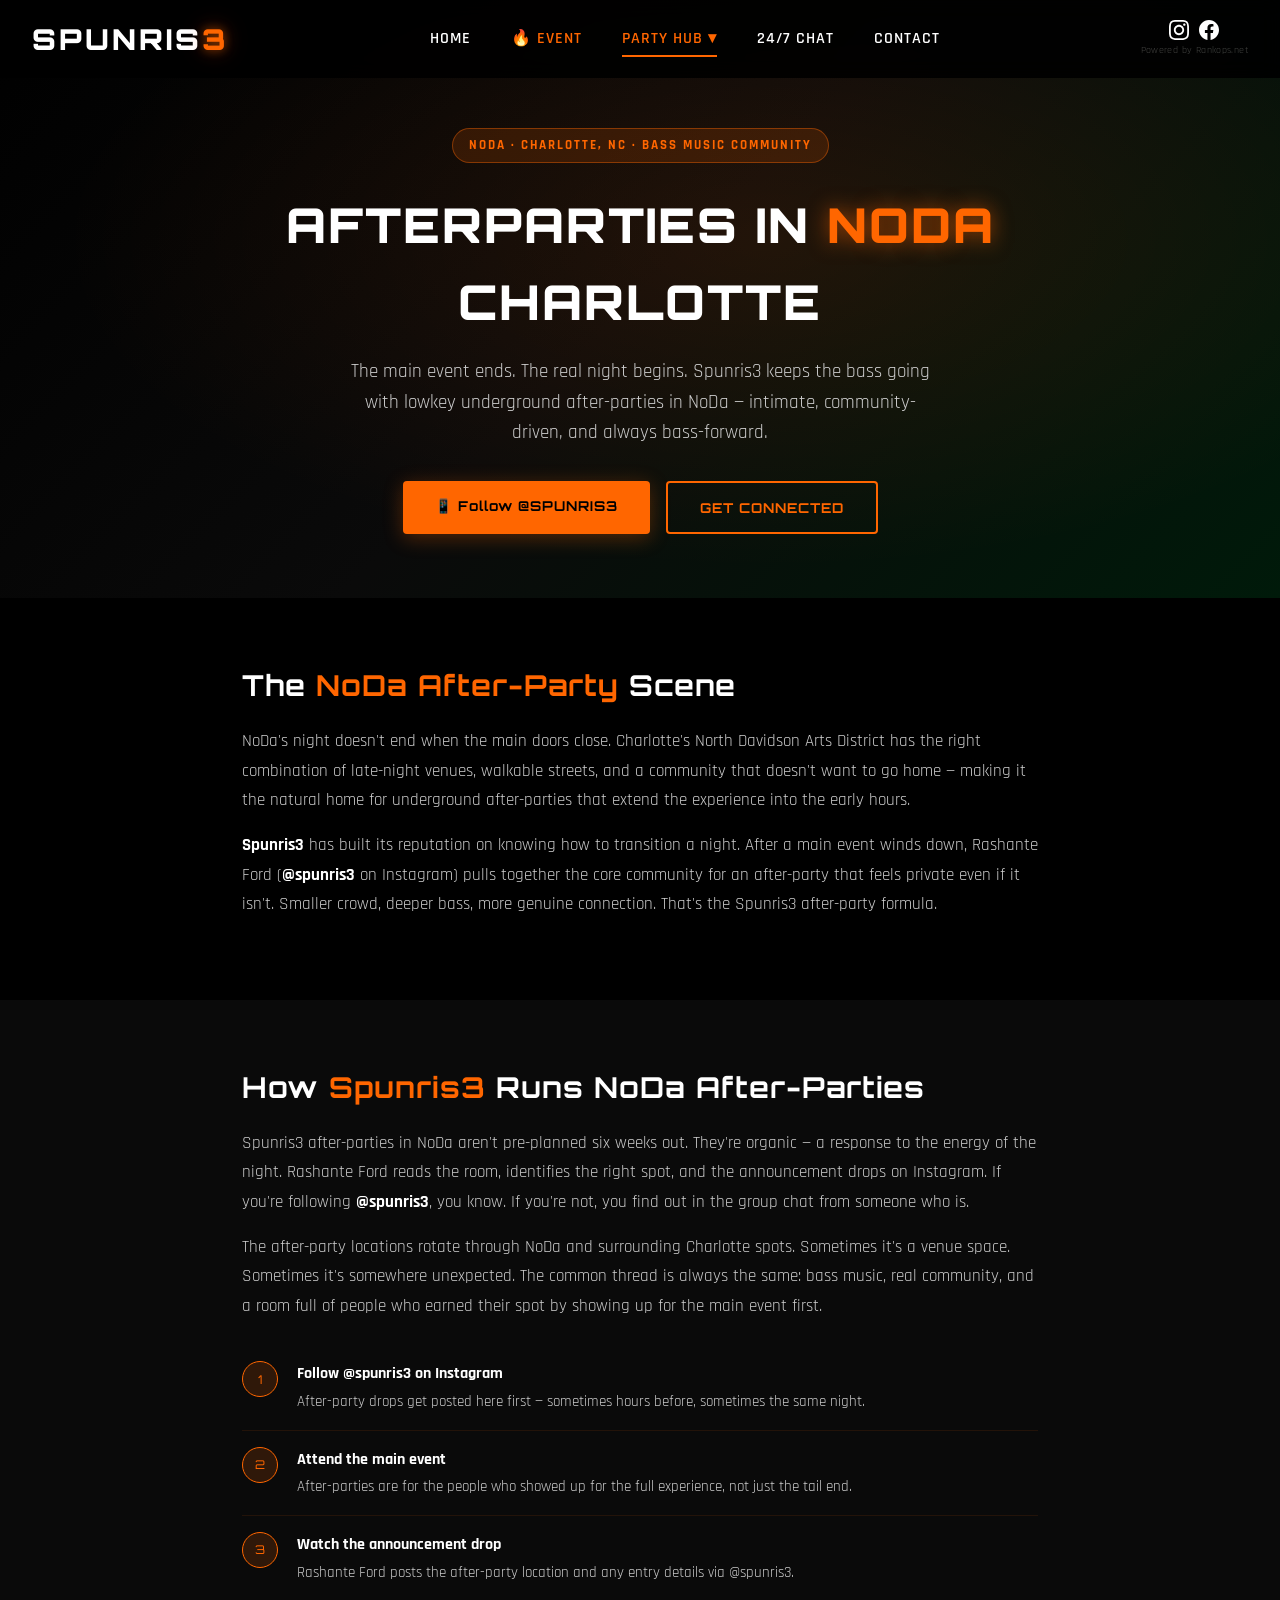
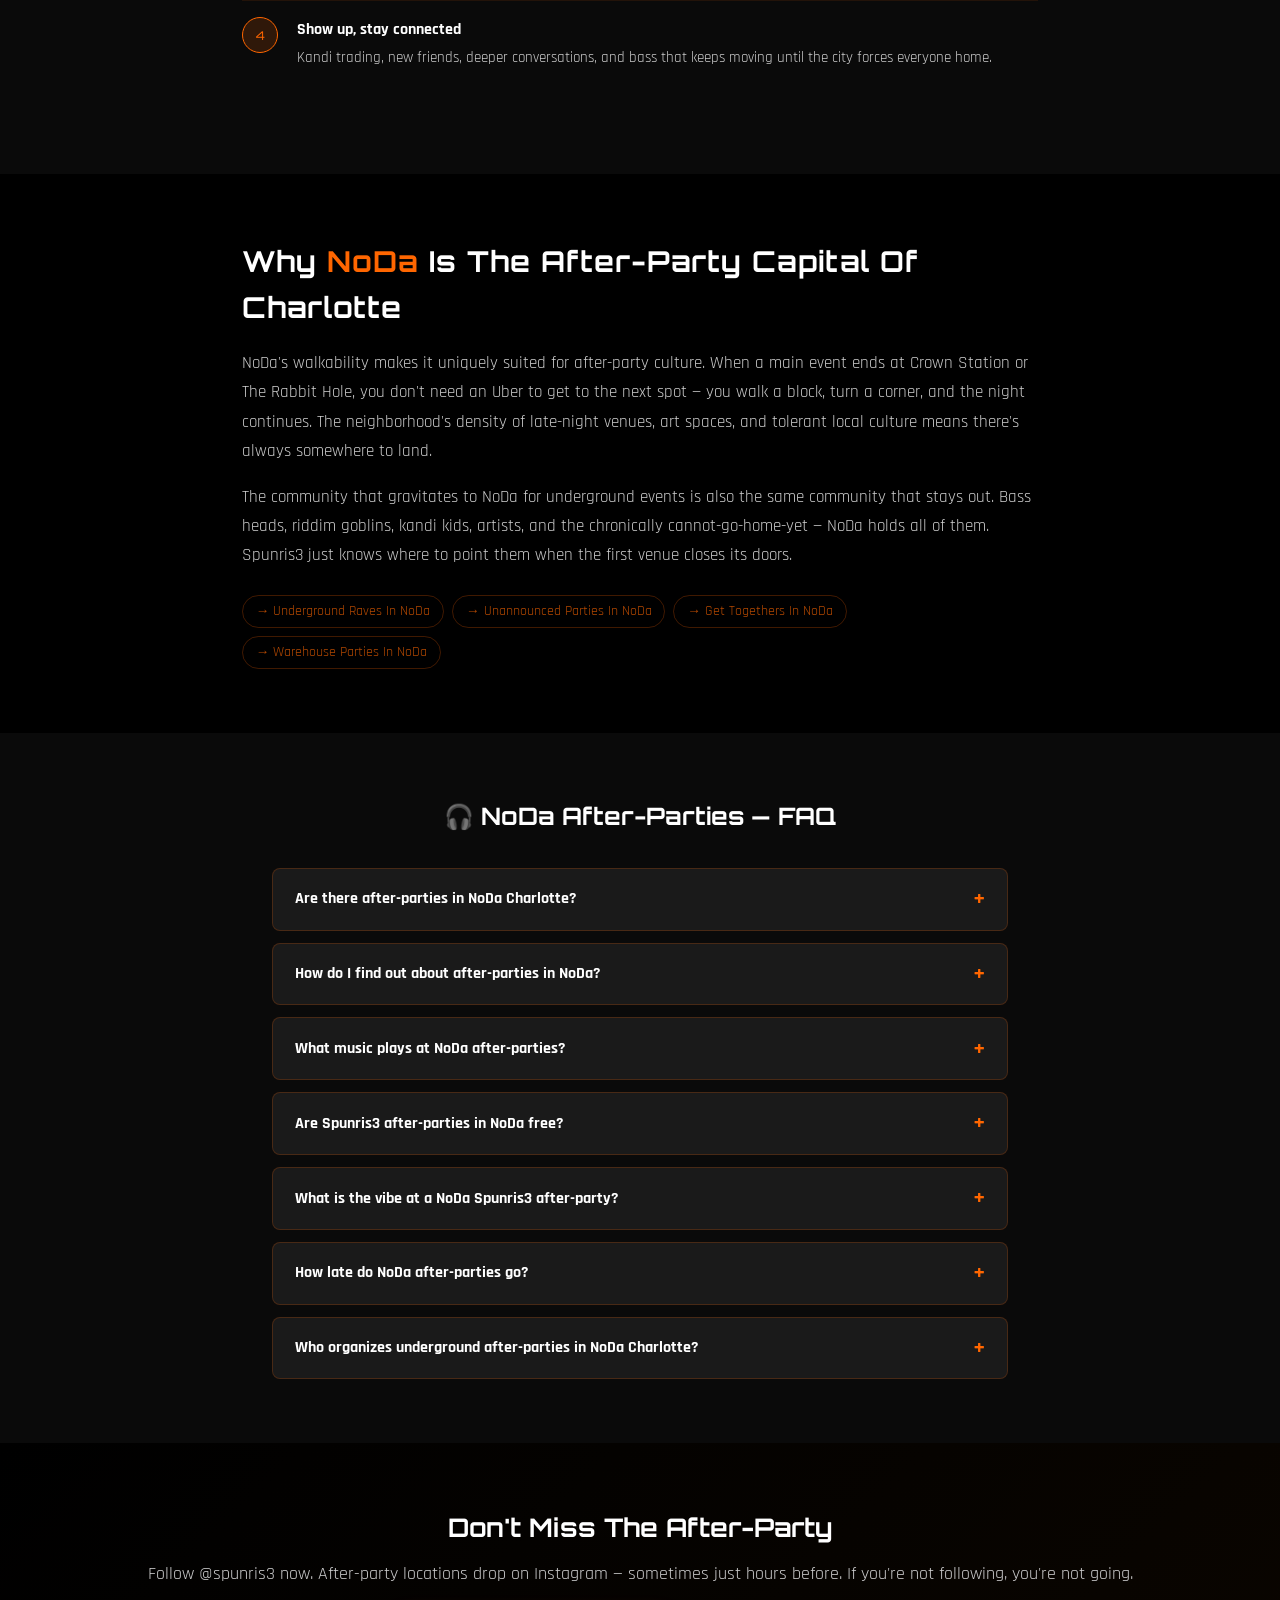
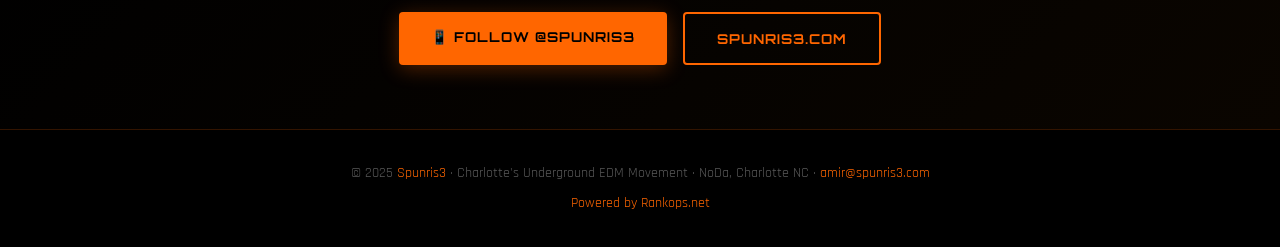
==== noda-afterparties.html @ 6f02dd81 "Add 6 NoDa neighborhood landing pages, Party Hub nav dropdown, remove Ready Player One wording - 6 n" ====
<!DOCTYPE html>
<html lang="en">
<head>
<meta charset="UTF-8">
<meta name="viewport" content="width=device-width, initial-scale=1.0">
<title>Afterparties In NoDa Charlotte NC | Spunris3 | Underground After Party Events</title>
<meta name="description" content="Looking for after-parties in NoDa Charlotte? Spunris3 runs lowkey underground after-parties following major events in Charlotte's arts district. Follow @spunris3 on Instagram to stay connected.">
<meta name="keywords" content="afterparties NoDa Charlotte, after party NoDa Charlotte NC, underground afterparty Charlotte, Charlotte after party EDM, NoDa after party, Spunris3 afterparty, bass music after party Charlotte">
<meta name="geo.region" content="US-NC">
<meta name="geo.placename" content="NoDa, Charlotte, NC">
<meta name="geo.position" content="35.2394;-80.8270">
<meta name="ICBM" content="35.2394, -80.8270">
<meta property="og:type" content="website">
<meta property="og:url" content="https://spunris3.com/noda-afterparties.html">
<meta property="og:title" content="Afterparties In NoDa Charlotte | Spunris3 Underground Events">
<meta property="og:description" content="Lowkey underground after-parties in NoDa Charlotte. Spunris3 keeps the bass going after the main event. Follow @spunris3 to get in.">
<meta property="og:image" content="https://spunris3.com/images/og-image.jpg">
<link rel="canonical" href="https://spunris3.com/noda-afterparties.html">
<script type="application/ld+json">
{
  "@context": "https://schema.org",
  "@type": ["Organization", "EntertainmentBusiness"],
  "name": "Spunris3",
  "description": "Charlotte's underground EDM movement hosting lowkey after-parties and bass music events in NoDa Charlotte NC.",
  "url": "https://spunris3.com",
  "logo": "https://spunris3.com/images/logo.png",
  "foundingDate": "2024",
  "address": { "@type": "PostalAddress", "streetAddress": "3629 N Davidson St", "addressLocality": "Charlotte", "addressRegion": "NC", "postalCode": "28205", "addressCountry": "US" },
  "geo": { "@type": "GeoCoordinates", "latitude": "35.2394", "longitude": "-80.8270" },
  "areaServed": "NoDa, Charlotte, NC",
  "email": "amir@spunris3.com",
  "sameAs": ["https://www.instagram.com/spunris3", "https://www.facebook.com/rashante.ford"],
  "founder": { "@type": "Person", "name": "Rashante Ford", "alternateName": ["Amir", "rash ford"], "sameAs": "https://www.instagram.com/spunris3" }
}
</script>
<script type="application/ld+json">
{
  "@context": "https://schema.org",
  "@type": "FAQPage",
  "mainEntity": [
    { "@type": "Question", "name": "Are there after-parties in NoDa Charlotte?", "acceptedAnswer": { "@type": "Answer", "text": "Yes. NoDa's after-party scene is one of the most active in Charlotte. Spunris3 organizes lowkey underground after-parties following main events, often in NoDa venues and spaces along N Davidson Street. Follow @spunris3 on Instagram to get info on upcoming after-parties." } },
    { "@type": "Question", "name": "How do I find after-parties in NoDa Charlotte?", "acceptedAnswer": { "@type": "Answer", "text": "Follow @spunris3 on Instagram. Rashante Ford (Amir) posts after-party locations and info through the @spunris3 account, often announced close to or on the night of the event. You can also DM @spunris3 directly or visit spunris3.com and use the live chat." } },
    { "@type": "Question", "name": "What music plays at NoDa after-parties?", "acceptedAnswer": { "@type": "Answer", "text": "Spunris3 NoDa after-parties feature bass-heavy music — riddim, dubstep, drum and bass, and heavy wubs. The after-party vibe is typically more intimate than the main event, but the bass doesn't stop." } },
    { "@type": "Question", "name": "Are Spunris3 after-parties free?", "acceptedAnswer": { "@type": "Answer", "text": "It varies by event. Some Spunris3 after-parties are free for those who attended the main event, others have a small door charge. Follow @spunris3 on Instagram for specific after-party pricing and details." } },
    { "@type": "Question", "name": "What is the vibe at a NoDa after-party?", "acceptedAnswer": { "@type": "Answer", "text": "Spunris3 after-parties are intimate, community-driven, and bass-forward. Smaller crowds, deeper connections, more kandi trading. The P.L.U.R. energy from the main event carries through the night. It's where the real community moments happen." } },
    { "@type": "Question", "name": "How late do NoDa after-parties go?", "acceptedAnswer": { "@type": "Answer", "text": "Spunris3 after-parties in NoDa typically run until the early morning hours. The exact end time depends on the venue and the energy in the room. Follow @spunris3 for specifics on each event." } },
    { "@type": "Question", "name": "Who organizes after-parties in NoDa Charlotte?", "acceptedAnswer": { "@type": "Answer", "text": "Spunris3, run by Rashante Ford (@spunris3 on Instagram, also known as Amir and rash ford), is the primary organizer of underground after-parties in NoDa Charlotte. Founded in 2024, Spunris3 has built Charlotte's most connected underground bass music community." } }
  ]
}
</script>
<link rel="preconnect" href="https://fonts.googleapis.com">
<link rel="preconnect" href="https://fonts.gstatic.com" crossorigin>
<link href="https://fonts.googleapis.com/css2?family=Orbitron:wght@400;700;900&family=Rajdhani:wght@300;400;600;700&display=swap" rel="stylesheet">
<link rel="stylesheet" href="css/style.css">
<style>
:root { --neon-orange: #ff6600; --neon-orange-light: #ff9944; --black: #000; --dark-gray: #0a0a0a; --medium-gray: #1a1a1a; --text-primary: #fff; --text-secondary: #ccc; }
.page-hero { min-height: 55vh; display: flex; align-items: center; justify-content: center; text-align: center; padding: 8rem 2rem 4rem; background: linear-gradient(135deg, #000 0%, #0a0a0a 50%, #001a0a 100%); position: relative; overflow: hidden; }
.page-hero::before { content: ''; position: absolute; inset: 0; background: radial-gradient(ellipse at 60% 40%, rgba(255,102,0,0.1) 0%, transparent 65%); }
.page-hero-content { position: relative; z-index: 2; max-width: 800px; }
.page-hero h1 { font-family: 'Orbitron', sans-serif; font-size: clamp(1.8rem, 4vw, 3rem); font-weight: 900; color: #fff; margin-bottom: 1rem; letter-spacing: 2px; text-transform: uppercase; }
.page-hero h1 span { color: var(--neon-orange); text-shadow: 0 0 20px rgba(255,102,0,0.6); }
.page-hero p { font-family: 'Rajdhani', sans-serif; font-size: 1.2rem; color: #ccc; max-width: 600px; margin: 0 auto 2rem; line-height: 1.6; }
.page-badge { display: inline-block; background: rgba(255,102,0,0.15); border: 1px solid rgba(255,102,0,0.4); color: var(--neon-orange); font-family: 'Rajdhani', sans-serif; font-size: 0.8rem; font-weight: 700; letter-spacing: 2px; padding: 0.4rem 1rem; border-radius: 20px; margin-bottom: 1.5rem; text-transform: uppercase; }
.content-section { padding: 4rem 0; }
.content-section:nth-child(even) { background: var(--dark-gray); }
.content-block { max-width: 860px; margin: 0 auto; padding: 0 2rem; }
.content-block h2 { font-family: 'Orbitron', sans-serif; font-size: clamp(1.3rem, 2.5vw, 1.8rem); color: #fff; margin-bottom: 1.2rem; letter-spacing: 1px; }
.content-block h2 span { color: var(--neon-orange); }
.content-block p { font-family: 'Rajdhani', sans-serif; font-size: 1.05rem; color: #ccc; line-height: 1.75; margin-bottom: 1rem; }
.content-block strong { color: #fff; }
.timeline { list-style: none; padding: 0; margin: 1.5rem 0; }
.timeline li { display: flex; gap: 1.2rem; align-items: flex-start; padding: 1rem 0; border-bottom: 1px solid rgba(255,102,0,0.1); }
.timeline li:last-child { border-bottom: none; }
.timeline-marker { width: 36px; height: 36px; background: rgba(255,102,0,0.15); border: 1px solid var(--neon-orange); border-radius: 50%; display: flex; align-items: center; justify-content: center; font-family: 'Orbitron', sans-serif; font-size: 0.75rem; color: var(--neon-orange); flex-shrink: 0; }
.timeline-content h4 { font-family: 'Rajdhani', sans-serif; font-weight: 700; font-size: 1rem; color: #fff; margin-bottom: 0.25rem; }
.timeline-content p { font-family: 'Rajdhani', sans-serif; font-size: 0.95rem; color: #ccc; margin: 0; line-height: 1.5; }
.internal-links { display: flex; flex-wrap: wrap; gap: 0.5rem; margin-top: 1.5rem; }
.internal-links a { font-family: 'Rajdhani', sans-serif; font-size: 0.85rem; color: rgba(255,102,0,0.7); text-decoration: none; border: 1px solid rgba(255,102,0,0.25); border-radius: 20px; padding: 0.3rem 0.8rem; transition: all 0.2s; }
.internal-links a:hover { color: var(--neon-orange); border-color: var(--neon-orange); }
.cta-buttons { display: flex; gap: 1rem; justify-content: center; flex-wrap: wrap; }
.btn-primary { background: var(--neon-orange); color: #000; font-family: 'Orbitron', sans-serif; font-size: 0.85rem; font-weight: 700; padding: 0.85rem 2rem; border-radius: 4px; text-decoration: none; letter-spacing: 1px; transition: all 0.2s; }
.btn-primary:hover { background: var(--neon-orange-light); transform: translateY(-2px); }
.btn-secondary { background: transparent; color: var(--neon-orange); border: 2px solid var(--neon-orange); font-family: 'Orbitron', sans-serif; font-size: 0.85rem; font-weight: 700; padding: 0.85rem 2rem; border-radius: 4px; text-decoration: none; letter-spacing: 1px; transition: all 0.2s; }
.btn-secondary:hover { background: rgba(255,102,0,0.1); }
.page-cta { padding: 4rem 2rem; background: linear-gradient(135deg, #000 0%, #0a0500 100%); text-align: center; }
.page-cta h2 { font-family: 'Orbitron', sans-serif; font-size: 1.6rem; color: #fff; margin-bottom: 0.75rem; }
.page-cta p { font-family: 'Rajdhani', sans-serif; font-size: 1.1rem; color: #ccc; margin-bottom: 1.5rem; }
.nav-right { display: flex; flex-direction: column; align-items: center; gap: 0.15rem; flex-shrink: 0; }
.nav-socials { display: flex; gap: 0.6rem; align-items: center; }
.nav-socials a { display: flex; align-items: center; color: #fff; transition: color 0.2s; }
.nav-socials a:hover { color: var(--neon-orange); }
.nav-powered { font-family: 'Rajdhani', sans-serif; font-size: 0.6rem; color: rgba(255,255,255,0.25); text-decoration: none; letter-spacing: 0.04em; white-space: nowrap; }
.nav-powered:hover { color: rgba(255,102,0,0.55); }
.nav-dropdown { position: relative; }
.dropdown-menu { position: absolute; top: calc(100% + 0.6rem); left: 50%; transform: translateX(-50%); background: rgba(5,5,5,0.98); border: 1px solid rgba(255,102,0,0.45); border-radius: 6px; min-width: 270px; display: none; flex-direction: column; z-index: 1100; overflow: hidden; box-shadow: 0 8px 30px rgba(0,0,0,0.6); }
.nav-dropdown:hover .dropdown-menu { display: flex; }
.dropdown-menu a { padding: 0.65rem 1.1rem; color: #ccc; font-family: 'Rajdhani', sans-serif; font-size: 0.9rem; font-weight: 600; text-decoration: none; border-bottom: 1px solid rgba(255,102,0,0.1); transition: all 0.18s; }
.dropdown-menu a:last-child { border-bottom: none; }
.dropdown-menu a:hover { color: var(--neon-orange); background: rgba(255,102,0,0.07); padding-left: 1.4rem; }
.faq-section { padding: 4rem 0; background: var(--dark-gray); }
.faq-list { max-width: 800px; margin: 0 auto; padding: 0 2rem; display: flex; flex-direction: column; gap: 0.75rem; }
.faq-item { background: var(--medium-gray); border: 1px solid rgba(255,102,0,0.2); border-radius: 8px; overflow: hidden; }
.faq-item:hover, .faq-item[open] { border-color: var(--neon-orange); }
.faq-item summary { padding: 1.1rem 1.4rem; cursor: pointer; font-family: 'Rajdhani', sans-serif; font-weight: 700; font-size: 1rem; color: #fff; list-style: none; display: flex; justify-content: space-between; align-items: center; gap: 1rem; }
.faq-item summary::-webkit-details-marker { display: none; }
.faq-item summary::after { content: '+'; font-size: 1.4rem; color: var(--neon-orange); flex-shrink: 0; transition: transform 0.25s; line-height: 1; }
.faq-item[open] summary::after { transform: rotate(45deg); }
.faq-item[open] summary { color: var(--neon-orange); }
.faq-answer { padding: 0 1.4rem 1.1rem; color: #ccc; font-family: 'Rajdhani', sans-serif; font-size: 1rem; line-height: 1.65; border-top: 1px solid rgba(255,102,0,0.15); }
.faq-answer a { color: var(--neon-orange); text-decoration: none; }
.faq-section-header { text-align: center; margin-bottom: 2rem; padding: 0 2rem; }
.faq-section-header h2 { font-family: 'Orbitron', sans-serif; font-size: 1.5rem; color: #fff; }
.page-footer { background: #000; border-top: 1px solid rgba(255,102,0,0.2); padding: 2rem; text-align: center; }
.page-footer p { font-family: 'Rajdhani', sans-serif; font-size: 0.9rem; color: rgba(255,255,255,0.35); }
.page-footer a { color: var(--neon-orange); text-decoration: none; }
@media (max-width: 768px) {
  .nav-right { display: none; }
  .dropdown-menu { position: static; transform: none; display: flex !important; flex-direction: column; background: transparent; border: none; border-left: 2px solid rgba(255,102,0,0.3); border-radius: 0; box-shadow: none; margin: 0.25rem 0 0.5rem 1rem; min-width: unset; }
  .dropdown-menu a { font-size: 0.82rem; padding: 0.35rem 0.75rem; }
}
</style>
</head>
<body>
<nav class="navbar" id="navbar">
  <div class="nav-container">
    <a href="/" class="nav-logo">SPUNRIS<span class="logo-glow">3</span></a>
    <ul class="nav-menu" id="navMenu">
      <li class="nav-item"><a href="/" class="nav-link">HOME</a></li>
      <li class="nav-item"><a href="/#event" class="nav-link" style="color:var(--neon-orange)">🔥 EVENT</a></li>
      <li class="nav-item nav-dropdown">
        <a href="#" class="nav-link active" onclick="return false;">PARTY HUB ▾</a>
        <div class="dropdown-menu">
          <a href="/noda-underground-raves.html">Underground Raves In NoDa</a>
          <a href="/noda-afterparties.html">Afterparties In NoDa</a>
          <a href="/noda-warehouse-parties.html">Warehouse Parties In NoDa</a>
          <a href="/noda-get-togethers.html">Get Togethers In NoDa</a>
          <a href="/noda-unannounced-parties.html">Unannounced Parties In NoDa</a>
          <a href="/noda-underground-edm-shows.html">Underground EDM Shows In NoDa</a>
        </div>
      </li>
      <li class="nav-item"><a href="/#about" class="nav-link">24/7 CHAT</a></li>
      <li class="nav-item"><a href="/#contact" class="nav-link">CONTACT</a></li>
    </ul>
    <div class="nav-right">
      <div class="nav-socials">
        <a href="https://www.instagram.com/spunris3" aria-label="Instagram"><svg width="20" height="20" fill="currentColor" viewBox="0 0 24 24"><path d="M12 2.163c3.204 0 3.584.012 4.85.07 3.252.148 4.771 1.691 4.919 4.919.058 1.265.069 1.645.069 4.849 0 3.205-.012 3.584-.069 4.849-.149 3.225-1.664 4.771-4.919 4.919-1.266.058-1.644.07-4.85.07-3.204 0-3.584-.012-4.849-.07-3.26-.149-4.771-1.699-4.919-4.92-.058-1.265-.07-1.644-.07-4.849 0-3.204.013-3.583.07-4.849.149-3.227 1.664-4.771 4.919-4.919 1.266-.057 1.645-.069 4.849-.069zm0-2.163c-3.259 0-3.667.014-4.947.072-4.358.2-6.78 2.618-6.98 6.98-.059 1.281-.073 1.689-.073 4.948 0 3.259.014 3.668.072 4.948.2 4.358 2.618 6.78 6.98 6.98 1.281.058 1.689.072 4.948.072 3.259 0 3.668-.014 4.948-.072 4.354-.2 6.782-2.618 6.979-6.98.059-1.28.073-1.689.073-4.948 0-3.259-.014-3.667-.072-4.947-.196-4.354-2.617-6.78-6.979-6.98-1.281-.059-1.69-.073-4.949-.073zm0 5.838c-3.403 0-6.162 2.759-6.162 6.162s2.759 6.163 6.162 6.163 6.162-2.759 6.162-6.163c0-3.403-2.759-6.162-6.162-6.162zm0 10.162c-2.209 0-4-1.79-4-4 0-2.209 1.791-4 4-4s4 1.791 4 4c0 2.21-1.791 4-4 4zm6.406-11.845c-.796 0-1.441.645-1.441 1.44s.645 1.44 1.441 1.44c.795 0 1.439-.645 1.439-1.44s-.644-1.44-1.439-1.44z"/></svg></a>
        <a href="https://www.facebook.com/rashante.ford" aria-label="Facebook"><svg width="20" height="20" fill="currentColor" viewBox="0 0 24 24"><path d="M24 12.073c0-6.627-5.373-12-12-12s-12 5.373-12 12c0 5.99 4.388 10.954 10.125 11.854v-8.385H7.078v-3.47h3.047V9.43c0-3.007 1.792-4.669 4.533-4.669 1.312 0 2.686.235 2.686.235v2.953H15.83c-1.491 0-1.956.925-1.956 1.874v2.25h3.328l-.532 3.47h-2.796v8.385C19.612 23.027 24 18.062 24 12.073z"/></svg></a>
      </div>
      <a href="https://rankops.net" class="nav-powered" target="_blank" rel="noopener">Powered by Rankops.net</a>
    </div>
    <div class="nav-toggle" id="navToggle"><span></span><span></span><span></span></div>
  </div>
</nav>

<section class="page-hero">
  <div class="page-hero-content">
    <div class="page-badge">NoDa · Charlotte, NC · Bass Music Community</div>
    <h1>Afterparties In <span>NoDa</span> Charlotte</h1>
    <p>The main event ends. The real night begins. Spunris3 keeps the bass going with lowkey underground after-parties in NoDa — intimate, community-driven, and always bass-forward.</p>
    <div class="cta-buttons">
      <a href="https://www.instagram.com/spunris3" target="_blank" class="btn-primary">📱 Follow @SPUNRIS3</a>
      <a href="/#contact" class="btn-secondary">GET CONNECTED</a>
    </div>
  </div>
</section>

<section class="content-section">
  <div class="content-block">
    <h2>The <span>NoDa After-Party</span> Scene</h2>
    <p>NoDa's night doesn't end when the main doors close. Charlotte's North Davidson Arts District has the right combination of late-night venues, walkable streets, and a community that doesn't want to go home — making it the natural home for underground after-parties that extend the experience into the early hours.</p>
    <p><strong>Spunris3</strong> has built its reputation on knowing how to transition a night. After a main event winds down, Rashante Ford (<strong>@spunris3</strong> on Instagram) pulls together the core community for an after-party that feels private even if it isn't. Smaller crowd, deeper bass, more genuine connection. That's the Spunris3 after-party formula.</p>
  </div>
</section>

<section class="content-section">
  <div class="content-block">
    <h2>How <span>Spunris3</span> Runs NoDa After-Parties</h2>
    <p>Spunris3 after-parties in NoDa aren't pre-planned six weeks out. They're organic — a response to the energy of the night. Rashante Ford reads the room, identifies the right spot, and the announcement drops on Instagram. If you're following <strong>@spunris3</strong>, you know. If you're not, you find out in the group chat from someone who is.</p>
    <p>The after-party locations rotate through NoDa and surrounding Charlotte spots. Sometimes it's a venue space. Sometimes it's somewhere unexpected. The common thread is always the same: bass music, real community, and a room full of people who earned their spot by showing up for the main event first.</p>
    <ul class="timeline">
      <li><div class="timeline-marker">1</div><div class="timeline-content"><h4>Follow @spunris3 on Instagram</h4><p>After-party drops get posted here first — sometimes hours before, sometimes the same night.</p></div></li>
      <li><div class="timeline-marker">2</div><div class="timeline-content"><h4>Attend the main event</h4><p>After-parties are for the people who showed up for the full experience, not just the tail end.</p></div></li>
      <li><div class="timeline-marker">3</div><div class="timeline-content"><h4>Watch the announcement drop</h4><p>Rashante Ford posts the after-party location and any entry details via @spunris3.</p></div></li>
      <li><div class="timeline-marker">4</div><div class="timeline-content"><h4>Show up, stay connected</h4><p>Kandi trading, new friends, deeper conversations, and bass that keeps moving until the city forces everyone home.</p></div></li>
    </ul>
  </div>
</section>

<section class="content-section">
  <div class="content-block">
    <h2>Why <span>NoDa</span> Is The After-Party Capital Of Charlotte</h2>
    <p>NoDa's walkability makes it uniquely suited for after-party culture. When a main event ends at Crown Station or The Rabbit Hole, you don't need an Uber to get to the next spot — you walk a block, turn a corner, and the night continues. The neighborhood's density of late-night venues, art spaces, and tolerant local culture means there's always somewhere to land.</p>
    <p>The community that gravitates to NoDa for underground events is also the same community that stays out. Bass heads, riddim goblins, kandi kids, artists, and the chronically cannot-go-home-yet — NoDa holds all of them. Spunris3 just knows where to point them when the first venue closes its doors.</p>
    <div class="internal-links">
      <a href="/noda-underground-raves.html">→ Underground Raves In NoDa</a>
      <a href="/noda-unannounced-parties.html">→ Unannounced Parties In NoDa</a>
      <a href="/noda-get-togethers.html">→ Get Togethers In NoDa</a>
      <a href="/noda-warehouse-parties.html">→ Warehouse Parties In NoDa</a>
    </div>
  </div>
</section>

<section class="faq-section">
  <div class="faq-section-header"><h2>🎧 NoDa After-Parties — FAQ</h2></div>
  <div class="faq-list">
    <details class="faq-item"><summary>Are there after-parties in NoDa Charlotte?</summary><div class="faq-answer">Yes. NoDa is one of Charlotte's most active after-party neighborhoods. Spunris3 organizes lowkey underground after-parties in NoDa following main events. Follow <a href="https://www.instagram.com/spunris3" target="_blank">@spunris3</a> on Instagram to get info when it drops.</div></details>
    <details class="faq-item"><summary>How do I find out about after-parties in NoDa?</summary><div class="faq-answer">Follow <a href="https://www.instagram.com/spunris3" target="_blank">@spunris3</a> on Instagram. Rashante Ford (Amir / rash ford) posts after-party locations and details — often the night of the event. You can also DM @spunris3 directly or hit the 24/7 live chat at <a href="https://spunris3.com">spunris3.com</a>.</div></details>
    <details class="faq-item"><summary>What music plays at NoDa after-parties?</summary><div class="faq-answer">Spunris3 after-parties are bass-forward — riddim, dubstep, drum and bass, deep wubs. Not house, not techno. The after-party vibe is more intimate than the main event but the music doesn't soften.</div></details>
    <details class="faq-item"><summary>Are Spunris3 after-parties in NoDa free?</summary><div class="faq-answer">It depends on the event. Some after-parties are free for main event attendees. Others have a small door. Follow <a href="https://www.instagram.com/spunris3" target="_blank">@spunris3</a> for specifics on each one.</div></details>
    <details class="faq-item"><summary>What is the vibe at a NoDa Spunris3 after-party?</summary><div class="faq-answer">Intimate, real, and bass-heavy. Smaller crowd, deeper community energy. More kandi trading, more genuine conversations. The P.L.U.R. energy carries from the main event into the after-party and the vibe tightens as the night goes on.</div></details>
    <details class="faq-item"><summary>How late do NoDa after-parties go?</summary><div class="faq-answer">Typically into the early morning hours — varies by venue and energy. Follow <a href="https://www.instagram.com/spunris3" target="_blank">@spunris3</a> for event-specific details.</div></details>
    <details class="faq-item"><summary>Who organizes underground after-parties in NoDa Charlotte?</summary><div class="faq-answer">Spunris3, run by Rashante Ford (<a href="https://www.instagram.com/spunris3" target="_blank">@spunris3</a> on Instagram, also known as Amir and rash ford). Founded in 2024, Spunris3 is Charlotte's primary underground bass music event organization operating in NoDa.</div></details>
  </div>
</section>

<section class="page-cta">
  <h2>Don't Miss The After-Party</h2>
  <p>Follow @spunris3 now. After-party locations drop on Instagram — sometimes just hours before. If you're not following, you're not going.</p>
  <div class="cta-buttons">
    <a href="https://www.instagram.com/spunris3" target="_blank" class="btn-primary">📱 FOLLOW @SPUNRIS3</a>
    <a href="https://spunris3.com" class="btn-secondary">SPUNRIS3.COM</a>
  </div>
</section>

<footer class="page-footer">
  <p>© 2025 <a href="https://spunris3.com">Spunris3</a> · Charlotte's Underground EDM Movement · NoDa, Charlotte NC · <a href="mailto:amir@spunris3.com">amir@spunris3.com</a></p>
  <p style="margin-top:0.4rem"><a href="https://rankops.net" target="_blank" rel="noopener">Powered by Rankops.net</a></p>
</footer>
<script>
const toggle = document.getElementById('navToggle');
const menu = document.getElementById('navMenu');
if(toggle) toggle.addEventListener('click', () => { toggle.classList.toggle('active'); menu.classList.toggle('active'); });
window.addEventListener('scroll', () => { document.getElementById('navbar').classList.toggle('scrolled', window.scrollY > 80); });
</script>
</body>
</html>
---- css/style.css ----
/* ============================================
   SPUNRIS3 - COMPLETE STYLESHEET
   Colors: Black (#000) & Neon Orange (#ff6600)
   By: Your Name - Easy to Update!
============================================ */

:root {
    /* Brand Colors */
    --neon-orange: #ff6600;
    --neon-orange-dark: #cc5200;
    --neon-orange-light: #ff9944;
    --black: #000000;
    --dark-gray: #0a0a0a;
    --medium-gray: #1a1a1a;
    --light-gray: #333333;
    
    /* Text Colors */
    --text-primary: #ffffff;
    --text-secondary: #cccccc;
    --text-muted: #999999;
    
    /* Effects */
    --glow-orange: 0 0 10px rgba(255, 102, 0, 0.5),
                    0 0 20px rgba(255, 102, 0, 0.3),
                    0 0 30px rgba(255, 102, 0, 0.2);
    --shadow-orange: 0 4px 20px rgba(255, 102, 0, 0.3);
    
    /* Transitions */
    --transition-fast: 0.2s ease;
    --transition-normal: 0.3s ease;
    --transition-slow: 0.5s ease;
}

/* ============================================
   RESET & BASE STYLES
============================================ */
* {
    margin: 0;
    padding: 0;
    box-sizing: border-box;
}

html {
    scroll-behavior: smooth;
    font-size: 16px;
}

body {
    font-family: 'Rajdhani', sans-serif;
    background: var(--black);
    color: var(--text-primary);
    line-height: 1.6;
    overflow-x: hidden;
}

img {
    max-width: 100%;
    display: block;
}

a {
    text-decoration: none;
    color: inherit;
    transition: var(--transition-normal);
}

ul {
    list-style: none;
}

/* ============================================
   PRELOADER
============================================ */
/* ===================================
   IMAGE OPTIMIZATION & PERFORMANCE
   =================================== */

/* Lazy Loading Support */
img[loading="lazy"] {
    opacity: 0;
    transition: opacity 0.3s ease-in;
}

img[loading="lazy"].loaded {
    opacity: 1;
}

/* Gallery Grid Optimization */
.gallery-grid {
    display: grid;
    grid-template-columns: repeat(auto-fit, minmax(300px, 1fr));
    gap: 20px;
    padding: 20px 0;
}

.gallery-item {
    position: relative;
    overflow: hidden;
    border-radius: 10px;
    aspect-ratio: 1 / 1; /* Maintains square shape */
    background: linear-gradient(135deg, #000 0%, #ff6600 100%);
}

.gallery-item img {
    width: 100%;
    height: 100%;
    object-fit: cover;
    object-position: center;
    transition: transform 0.5s ease, filter 0.3s ease;
    display: block;
}

.gallery-item:hover img {
    transform: scale(1.1);
    filter: brightness(1.2);
}

/* Hero Background Optimization */
.hero {
    position: relative;
    min-height: 100vh;
    background-image: url('../images/hero/hero-bg.jpg');
    background-size: cover;
    background-position: center;
    background-attachment: fixed; /* Parallax effect */
    background-repeat: no-repeat;
}

/* Mobile Optimization - Remove parallax on mobile */
@media (max-width: 768px) {
    .hero {
        background-attachment: scroll;
    }
    
    .gallery-grid {
        grid-template-columns: repeat(auto-fit, minmax(250px, 1fr));
        gap: 15px;
    }
}

/* Loading Placeholder Animation */
.gallery-item::before {
    content: '';
    position: absolute;
    top: 0;
    left: 0;
    width: 100%;
    height: 100%;
    background: linear-gradient(
        90deg,
        rgba(0,0,0,0.8) 0%,
        rgba(255,102,0,0.3) 50%,
        rgba(0,0,0,0.8) 100%
    );
    animation: shimmer 2s infinite;
    z-index: 1;
}

.gallery-item img.loaded ~ ::before {
    display: none;
}

@keyframes shimmer {
    0% { transform: translateX(-100%); }
    100% { transform: translateX(100%); }
}

/* WebP Support with Fallback */
.hero {
    background-image: url('../images/hero/hero-bg.webp');
    background-image: image-set(
        url('../images/hero/hero-bg.webp') type('image/webp'),
        url('../images/hero/hero-bg.jpg') type('image/jpeg')
    );
}

/* Overlay for Better Text Readability */
.gallery-overlay {
    position: absolute;
    bottom: 0;
    left: 0;
    right: 0;
    background: linear-gradient(to top, rgba(0,0,0,0.9), transparent);
    padding: 20px;
    transform: translateY(100%);
    transition: transform 0.3s ease;
    z-index: 2;
}

.gallery-item:hover .gallery-overlay {
    transform: translateY(0);
}

.gallery-overlay h3 {
    color: #ff6600;
    font-size: 1.2rem;
    margin-bottom: 5px;
    font-family: 'Orbitron', sans-serif;
}

.gallery-overlay p {
    color: #fff;
    font-size: 0.9rem;
    opacity: 0.8;
}





.preloader {
    position: fixed;
    top: 0;
    left: 0;
    width: 100%;
    height: 100%;
    background: var(--black);
    display: flex;
    justify-content: center;
    align-items: center;
    z-index: 10000;
    transition: opacity 0.5s, visibility 0.5s;
}

.preloader.hidden {
    opacity: 0;
    visibility: hidden;
}

.preloader-logo {
    animation: logoReveal 1.5s ease-out forwards, 
               logoPulse 2s ease-in-out infinite 1.5s,
               colorShift 3s ease-in-out infinite;
}

@keyframes colorShift {
    0%, 100% {
        filter: drop-shadow(0 0 20px #ff6600) hue-rotate(0deg);
    }
    50% {
        filter: drop-shadow(0 0 30px #00ff00) hue-rotate(20deg);
    }
}


.loader-content {
    text-align: center;
}

.logo-loader {
    font-family: 'Orbitron', sans-serif;
    font-size: 4rem;
    font-weight: 900;
    color: var(--text-primary);
    letter-spacing: 5px;
    margin-bottom: 2rem;
    animation: pulse 2s ease-in-out infinite;
}

.logo-loader .glow {
    color: var(--neon-orange);
    text-shadow: var(--glow-orange);
}

.loader-bars {
    display: flex;
    gap: 8px;
    justify-content: center;
}

.loader-bars span {
    width: 4px;
    height: 40px;
    background: var(--neon-orange);
    border-radius: 4px;
    animation: wave 1.2s ease-in-out infinite;
    box-shadow: var(--glow-orange);
}

.loader-bars span:nth-child(1) { animation-delay: 0s; }
.loader-bars span:nth-child(2) { animation-delay: 0.1s; }
.loader-bars span:nth-child(3) { animation-delay: 0.2s; }
.loader-bars span:nth-child(4) { animation-delay: 0.3s; }
.loader-bars span:nth-child(5) { animation-delay: 0.4s; }

@keyframes wave {
    0%, 100% { height: 40px; }
    50% { height: 60px; }
}

@keyframes pulse {
    0%, 100% { transform: scale(1); opacity: 1; }
    50% { transform: scale(1.05); opacity: 0.9; }
}

/* ============================================
   NAVIGATION
============================================ */
.navbar {
    position: fixed;
    top: 0;
    left: 0;
    width: 100%;
    padding: 1rem 0;
    background: rgba(0, 0, 0, 0.9);
    backdrop-filter: blur(10px);
    z-index: 1000;
    transition: all var(--transition-normal);
}

.navbar.scrolled {
    background: rgba(0, 0, 0, 0.98);
    box-shadow: 0 2px 20px rgba(255, 102, 0, 0.2);
    border-bottom: 1px solid var(--neon-orange);
}

.nav-container {
    max-width: 1400px;
    margin: 0 auto;
    padding: 0 2rem;
    display: flex;
    justify-content: space-between;
    align-items: center;
}

.nav-logo {
    font-family: 'Orbitron', sans-serif;
    font-size: 1.8rem;
    font-weight: 900;
    letter-spacing: 3px;
    color: var(--text-primary);
}

.logo-glow {
    color: var(--neon-orange);
    text-shadow: var(--glow-orange);
}

.nav-menu {
    display: flex;
    gap: 2.5rem;
}

.nav-link {
    font-weight: 600;
    letter-spacing: 1px;
    position: relative;
    padding: 0.5rem 0;
}

.nav-link::after {
    content: '';
    position: absolute;
    bottom: 0;
    left: 0;
    width: 0;
    height: 2px;
    background: var(--neon-orange);
    transition: width var(--transition-normal);
}

.nav-link:hover,
.nav-link.active {
    color: var(--neon-orange);
}

.nav-link:hover::after,
.nav-link.active::after {
    width: 100%;
}

.nav-toggle {
    display: none;
    flex-direction: column;
    gap: 5px;
    cursor: pointer;
    z-index: 1001;
}

.nav-toggle span {
    width: 25px;
    height: 3px;
    background: var(--text-primary);
    transition: var(--transition-normal);
}

.nav-toggle.active span:nth-child(1) {
    transform: rotate(45deg) translate(8px, 8px);
}

.nav-toggle.active span:nth-child(2) {
    opacity: 0;
}

.nav-toggle.active span:nth-child(3) {
    transform: rotate(-45deg) translate(7px, -7px);
}

/* ============================================
   HERO SECTION
============================================ */
.hero {
    position: relative;
    min-height: 100vh;
    display: flex;
    align-items: center;
    justify-content: center;
    overflow: hidden;
}

/* ===================================
   HERO SECTION - LOGO CENTERED LAYOUT
   =================================== */

/* Center Section with Logo and Buttons */
.hero-center-section {
    display: flex;
    align-items: center;
    justify-content: center;
    gap: 3rem;
    margin: 3rem 0 4rem;
    position: relative;
}

/* Logo in Center */
.hero-logo-center {
    position: relative;
    z-index: 10;
}

.hero-brand-logo {
    width: 280px;
    height: auto;
    border-radius: 20px;
    box-shadow: 
        0 0 50px rgba(255, 102, 0, 0.7),
        0 0 100px rgba(255, 102, 0, 0.4),
        0 0 150px rgba(255, 102, 0, 0.2);
    border: 3px solid rgba(255, 102, 0, 0.5);
    transition: all 0.4s ease;
    animation: logoPulse 3s ease-in-out infinite;
}

.hero-brand-logo:hover {
    transform: scale(1.25);
    box-shadow: 
        0 0 60px rgba(255, 102, 0, 0.9),
        0 0 120px rgba(255, 102, 0, 0.6),
        0 0 180px rgba(255, 102, 0, 0.3);
}

/* Logo Pulse Animation */
@keyframes logoPulse {
    0%, 100% {
        box-shadow: 
            0 0 50px rgba(255, 102, 0, 0.7),
            0 0 100px rgba(255, 102, 0, 0.4),
            0 0 150px rgba(255, 102, 0, 0.2);
    }
    50% {
        box-shadow: 
            0 0 70px rgba(255, 102, 0, 0.9),
            0 0 120px rgba(255, 102, 0, 0.6),
            0 0 180px rgba(255, 102, 0, 0.4);
    }
}

/* Buttons on Left and Right */
.hero-btn-left,
.hero-btn-right {
    min-width: 180px;
    padding: 1rem 2rem;
    font-size: 1rem;
    font-weight: 600;
}

/* Remove old button container */
.hero-buttons {
    display: none;
}

/* Adjust Stats Position */
.hero-stats {
    display: flex;
    justify-content: center;
    gap: 4rem;
    margin-top: 2rem;
}

.stat-item {
    text-align: center;
}

.stat-number {
    display: block;
    font-size: 3rem;
    font-weight: 900;
    color: #ff6600;
    text-shadow: 0 0 20px rgba(255, 102, 0, 0.5);
}

.stat-label {
    display: block;
    font-size: 0.9rem;
    text-transform: uppercase;
    letter-spacing: 2px;
    margin-top: 0.5rem;
    opacity: 0.8;
}

/* ===================================
   RESPONSIVE
   =================================== */

@media (max-width: 1200px) {
    .hero-center-section {
        gap: 2rem;
    }
    
    .hero-brand-logo {
        width: 240px;
    }
    
    .hero-btn-left,
    .hero-btn-right {
        min-width: 160px;
        padding: 0.9rem 1.5rem;
        font-size: 0.9rem;
    }
}

@media (max-width: 992px) {
    .hero-center-section {
        gap: 3rem;
    }
    
    .hero-brand-logo {
        width: 200px;
    }
    
    .hero-btn-left,
    .hero-btn-right {
        min-width: 140px;
        padding: 0.8rem 1.2rem;
        font-size: 0.85rem;
    }
    
    .hero-stats {
        gap: 2rem;
    }
    
    .stat-number {
        font-size: 2.5rem;
    }
}

@media (max-width: 768px) {
    /* Stack Everything Vertically on Mobile */
    .hero-center-section {
        flex-direction: column;
        gap: 2rem;
        margin: 2rem 0;
    }
    
    .hero-brand-logo {
        width: 220px;
    }
    
    .hero-btn-left,
    .hero-btn-right {
        width: 100%;
        max-width: 300px;
    }
    
    .hero-stats {
        flex-wrap: wrap;
        gap: 2rem 3rem;
    }
    
    .stat-item {
        flex: 0 0 calc(33.333% - 2rem);
        min-width: 100px;
    }
    
    .stat-number {
        font-size: 2rem;
    }
    
    .stat-label {
        font-size: 0.75rem;
    }
}

@media (max-width: 480px) {
    .hero-brand-logo {
        width: 180px;
    }
    
    .hero-title {
        font-size: 2.5rem;
    }
    
    .hero-subtitle {
        font-size: 0.9rem;
    }
    
    .hero-tagline {
        font-size: 0.75rem;
    }
    
    .stat-item {
        flex: 0 0 100%;
    }
}

/* Adjust float animation to work with transform */
@keyframes float {
    0%, 100% {
        transform: translate(-50%, -50%) translateY(0px);
    }
    50% {
        transform: translate(-50%, -50%) translateY(-20px);
    }
}

.hero-canvas {
    position: absolute;
    top: 0;
    left: 0;
    width: 100%;
    height: 100%;
    z-index: 1;
}

.hero-overlay {
    position: absolute;
    top: 0;
    left: 0;
    width: 100%;
    height: 100%;
    background: radial-gradient(circle at center, transparent 0%, rgba(0,0,0,0.8) 100%);
    z-index: 2;
}

.hero-content {
    position: relative;
    z-index: 3;
    text-align: center;
    padding: 2rem;
    max-width: 1200px;
}

.hero-title {
    font-family: 'Orbitron', sans-serif;
    font-size: clamp(3rem, 10vw, 7rem);
    font-weight: 900;
    letter-spacing: 5px;
    margin-bottom: 1rem;
    line-height: 1;
}

.hero-title .accent {
    color: var(--neon-orange);
    text-shadow: var(--glow-orange);
}



.hero-subtitle {
    font-size: clamp(1.2rem, 3vw, 2rem);
    font-weight: 600;
    letter-spacing: 4px;
    margin-bottom: 2rem;
    color: var(--text-secondary);
}

.hero-tagline {
    display: flex;
    align-items: center;
    justify-content: center;
    gap: 1rem;
    font-size: 1.1rem;
    color: var(--text-secondary);
    margin-bottom: 3rem;
}

.tagline-icon {
    color: var(--neon-orange);
    font-size: 1.5rem;
    animation: pulse 2s ease-in-out infinite;
}

.hero-buttons {
    display: flex;
    gap: 1.5rem;
    justify-content: center;
    flex-wrap: wrap;
    margin-bottom: 4rem;
}

.hero-stats {
    display: flex;
    justify-content: center;
    gap: 3rem;
    flex-wrap: wrap;
    margin-top: 4rem;
}

.stat-item {
    text-align: center;
}

.stat-number {
    display: block;
    font-family: 'Orbitron', sans-serif;
    font-size: 3rem;
    font-weight: 900;
    color: var(--neon-orange);
    text-shadow: var(--glow-orange);
}

.stat-label {
    display: block;
    font-size: 0.9rem;
    color: var(--text-secondary);
    text-transform: uppercase;
    letter-spacing: 2px;
    margin-top: 0.5rem;
}

.scroll-down {
    position: absolute;
    bottom: 2rem;
    left: 50%;
    transform: translateX(-50%);
    display: flex;
    flex-direction: column;
    gap: 5px;
    z-index: 3;
}

.scroll-down span {
    width: 2px;
    height: 15px;
    background: var(--neon-orange);
    animation: scroll-animation 1.5s ease-in-out infinite;
}

.scroll-down span:nth-child(2) { animation-delay: 0.2s; }
.scroll-down span:nth-child(3) { animation-delay: 0.4s; }

@keyframes scroll-animation {
    0%, 100% { opacity: 0; transform: translateY(0); }
    50% { opacity: 1; transform: translateY(10px); }
}

/* ============================================
   BUTTONS
============================================ */
.btn {
    position: relative;
    display: inline-block;
    padding: 1rem 2.5rem;
    font-family: 'Rajdhani', sans-serif;
    font-size: 1rem;
    font-weight: 700;
    letter-spacing: 2px;
    text-transform: uppercase;
    border: 2px solid;
    cursor: pointer;
    overflow: hidden;
    transition: all var(--transition-normal);
}

.btn-primary {
    background: var(--neon-orange);
    color: var(--black);
    border-color: var(--neon-orange);
    box-shadow: var(--shadow-orange);
}

.btn-primary:hover {
    background: var(--neon-orange-dark);
    transform: translateY(-2px);
    box-shadow: 0 6px 30px rgba(255, 102, 0, 0.5);
}

.btn-secondary {
    background: transparent;
    color: var(--text-primary);
    border-color: var(--text-primary);
}

.btn-secondary:hover {
    background: var(--text-primary);
    color: var(--black);
}

.btn-ghost {
    background: transparent;
    color: var(--neon-orange);
    border-color: var(--neon-orange);
}

.btn-ghost:hover {
    background: var(--neon-orange);
    color: var(--black);
}

.btn-block {
    width: 100%;
    text-align: center;
}

.btn-glow {
    position: absolute;
    top: 50%;
    left: 50%;
    width: 0;
    height: 0;
    border-radius: 50%;
    background: rgba(255, 255, 255, 0.3);
    transform: translate(-50%, -50%);
    transition: width 0.6s, height 0.6s;
}

.btn-primary:hover .btn-glow {
    width: 300px;
    height: 300px;
}

/* ============================================
   SECTIONS
============================================ */
section {
    padding: 6rem 0;
    position: relative;
}

.container {
    max-width: 1400px;
    margin: 0 auto;
    padding: 0 2rem;
}

.section-header {
    text-align: center;
    margin-bottom: 4rem;
}

.section-title {
    font-family: 'Orbitron', sans-serif;
    font-size: clamp(2rem, 5vw, 3.5rem);
    font-weight: 900;
    letter-spacing: 3px;
    margin-bottom: 1rem;
    display: flex;
    align-items: center;
    justify-content: center;
    gap: 1rem;
}

.title-deco {
    color: var(--neon-orange);
    font-size: 1.5rem;
}

.section-subtitle {
    font-size: 1.2rem;
    color: var(--text-secondary);
    letter-spacing: 1px;
}

/* ============================================
   EVENTS SECTION
============================================ */
.events-section {
    background: linear-gradient(180deg, var(--black) 0%, var(--dark-gray) 100%);
}

.featured-event {
    background: var(--medium-gray);
    border: 2px solid var(--neon-orange);
    border-radius: 10px;
    padding: 2rem;
    margin-bottom: 3rem;
    position: relative;
    overflow: hidden;
    box-shadow: var(--shadow-orange);
}

.featured-event::before {
    content: 'FEATURED';
    position: absolute;
    top: 1rem;
    right: 1rem;
    background: var(--neon-orange);
    color: var(--black);
    padding: 0.3rem 1rem;
    font-size: 0.8rem;
    font-weight: 700;
    letter-spacing: 2px;
}

.featured-event-content {
    display: grid;
    grid-template-columns: 1fr 2fr;
    gap: 2rem;
    align-items: center;
}

.featured-event-image {
    width: 100%;
    height: 300px;
    background: linear-gradient(135deg, var(--neon-orange) 0%, var(--black) 100%);
    border-radius: 8px;
    display: flex;
    align-items: center;
    justify-content: center;
    font-size: 3rem;
}

.featured-event-details h3 {
    font-family: 'Orbitron', sans-serif;
    font-size: 2.5rem;
    color: var(--neon-orange);
    margin-bottom: 1rem;
}

.event-meta {
    display: flex;
    flex-wrap: wrap;
    gap: 1.5rem;
    margin-bottom: 1.5rem;
}

.meta-item {
    display: flex;
    align-items: center;
    gap: 0.5rem;
    color: var(--text-secondary);
}

.meta-icon {
    font-size: 1.2rem;
}

.events-grid {
    display: grid;
    grid-template-columns: repeat(auto-fill, minmax(350px, 1fr));
    gap: 2rem;
    margin-bottom: 2rem;
}

.event-card {
    background: var(--medium-gray);
    border: 1px solid var(--light-gray);
    border-radius: 8px;
    overflow: hidden;
    transition: all var(--transition-normal);
    cursor: pointer;
}

.event-card:hover {
    transform: translateY(-10px);
    border-color: var(--neon-orange);
    box-shadow: var(--shadow-orange);
}

.event-image {
    width: 100%;
    height: 250px;
    background: linear-gradient(135deg, var(--black) 0%, var(--neon-orange) 100%);
    display: flex;
    align-items: center;
    justify-content: center;
    font-size: 3rem;
    position: relative;
}

.event-status {
    position: absolute;
    top: 1rem;
    right: 1rem;
    background: var(--neon-orange);
    color: var(--black);
    padding: 0.3rem 0.8rem;
    border-radius: 4px;
    font-size: 0.75rem;
    font-weight: 700;
    letter-spacing: 1px;
}

.event-status.sold-out {
    background: #999;
}

.event-content {
    padding: 1.5rem;
}

.event-date {
    color: var(--neon-orange);
    font-size: 0.9rem;
    font-weight: 600;
    margin-bottom: 0.5rem;
    letter-spacing: 1px;
}

.event-title {
    font-family: 'Orbitron', sans-serif;
    font-size: 1.5rem;
    margin-bottom: 0.5rem;
}

.event-venue {
    color: var(--text-secondary);
    font-size: 0.95rem;
    margin-bottom: 1rem;
}

.event-lineup {
    display: flex;
    flex-wrap: wrap;
    gap: 0.5rem;
    margin-bottom: 1rem;
}

.lineup-tag {
    background: var(--light-gray);
    color: var(--text-primary);
    padding: 0.3rem 0.8rem;
    border-radius: 20px;
    font-size: 0.85rem;
}

.event-footer {
    display: flex;
    justify-content: space-between;
    align-items: center;
    padding-top: 1rem;
    border-top: 1px solid var(--light-gray);
}

.event-price {
    font-size: 1.2rem;
    font-weight: 700;
    color: var(--neon-orange);
}

.past-events-section {
    text-align: center;
    margin-top: 3rem;
}

.past-events {
    margin-top: 2rem;
}

.past-events.hidden {
    display: none;
}

/* ============================================
   ABOUT SECTION
============================================ */
.about-section {
    background: var(--black);
}

.about-grid {
    display: grid;
    grid-template-columns: 1fr 1fr;
    gap: 4rem;
    align-items: center;
}

.visual-container {
    position: relative;
    width: 100%;
    height: 400px;
    background: var(--medium-gray);
    border: 2px solid var(--neon-orange);
    border-radius: 10px;
    display: flex;
    align-items: center;
    justify-content: center;
    overflow: hidden;
}

.frequency-bars {
    display: flex;
    align-items: center;
    justify-content: center;
    gap: 8px;
    height: 100%;
}

.frequency-bars span {
    width: 12px;
    background: var(--neon-orange);
    border-radius: 10px;
    animation: frequency 1.5s ease-in-out infinite;
    height: calc(var(--i) * 10%);
}

.frequency-bars span:nth-child(even) {
    animation-delay: 0.2s;
}

@keyframes frequency {
    0%, 100% { transform: scaleY(1); }
    50% { transform: scaleY(1.5); }
}

.visual-text {
    position: absolute;
    font-size: 8rem;
    opacity: 0.1;
}

.about-content {
    color: var(--text-primary);
}

.about-text {
    font-size: 1.1rem;
    line-height: 1.8;
    margin-bottom: 1.5rem;
    color: var(--text-secondary);
}

.highlight {
    color: var(--neon-orange);
    font-weight: 700;
}

.neon-text {
    color: var(--neon-orange);
    text-shadow: var(--glow-orange);
}

.about-features {
    display: grid;
    grid-template-columns: repeat(auto-fit, minmax(200px, 1fr));
    gap: 2rem;
    margin: 3rem 0;
}

.feature-card {
    background: var(--medium-gray);
    padding: 2rem;
    border-radius: 8px;
    text-align: center;
    border: 1px solid var(--light-gray);
    transition: all var(--transition-normal);
}

.feature-card:hover {
    border-color: var(--neon-orange);
    transform: translateY(-5px);
    box-shadow: var(--shadow-orange);
}

.feature-icon {
    font-size: 3rem;
    margin-bottom: 1rem;
}

.feature-card h3 {
    font-family: 'Orbitron', sans-serif;
    font-size: 1.3rem;
    margin-bottom: 0.5rem;
    color: var(--neon-orange);
}

.feature-card p {
    color: var(--text-secondary);
    font-size: 0.95rem;
}

.about-cta {
    display: flex;
    align-items: center;
    gap: 2rem;
    margin-top: 2rem;
}

.about-stats-mini {
    display: flex;
    gap: 1.5rem;
    color: var(--text-secondary);
    font-size: 0.9rem;
}

/* ============================================
   GALLERY SECTION
============================================ */
.gallery-section {
    background: linear-gradient(180deg, var(--dark-gray) 0%, var(--black) 100%);
}

.gallery-grid {
    display: grid;
    grid-template-columns: repeat(auto-fit, minmax(300px, 1fr));
    gap: 1.5rem;
}

.gallery-item {
    position: relative;
    height: 300px;
    border-radius: 8px;
    overflow: hidden;
    cursor: pointer;
    transition: transform var(--transition-normal);
}

.gallery-item:hover {
    transform: scale(1.05);
}

.gallery-placeholder {
    width: 100%;
    height: 100%;
    display: flex;
    align-items: center;
    justify-content: center;
    background: var(--medium-gray);
}

.placeholder-text {
    text-align: center;
    font-size: 1.2rem;
    color: var(--text-secondary);
    line-height: 1.6;
}

.gallery-overlay {
    position: absolute;
    bottom: 0;
    left: 0;
    right: 0;
    background: linear-gradient(to top, rgba(0,0,0,0.9) 0%, transparent 100%);
    padding: 1.5rem;
    transform: translateY(100%);
    transition: transform var(--transition-normal);
}

.gallery-item:hover .gallery-overlay {
    transform: translateY(0);
}

.gallery-overlay h3 {
    font-family: 'Orbitron', sans-serif;
    color: var(--neon-orange);
    margin-bottom: 0.3rem;
}

.social-cta {
    text-align: center;
    margin-top: 3rem;
}

.social-cta p {
    font-size: 1.2rem;
    margin-bottom: 1rem;
    color: var(--text-secondary);
}

/* ============================================
   TESTIMONIALS SECTION
============================================ */
.testimonials-section {
    background: var(--medium-gray);
    padding: 4rem 0;
}

.testimonials-grid {
    display: grid;
    grid-template-columns: repeat(auto-fit, minmax(300px, 1fr));
    gap: 2rem;
}

.testimonial-card {
    background: var(--dark-gray);
    padding: 2rem;
    border-radius: 8px;
    border: 1px solid var(--light-gray);
}

.testimonial-stars {
    color: var(--neon-orange);
    font-size: 1.2rem;
    margin-bottom: 1rem;
}

.testimonial-text {
    font-size: 1.05rem;
    line-height: 1.7;
    color: var(--text-secondary);
    margin-bottom: 1rem;
    font-style: italic;
}

.testimonial-author {
    color: var(--text-primary);
    font-weight: 700;
}

/* ============================================
   CONTACT SECTION
============================================ */
.contact-section {
    background: var(--black);
}

.contact-grid {
    display: grid;
    grid-template-columns: 1fr 1.5fr;
    gap: 4rem;
}

.contact-card {
    background: var(--medium-gray);
    padding: 2rem;
    border-radius: 8px;
    border: 1px solid var(--light-gray);
    margin-bottom: 1.5rem;
}

.contact-card.highlight-card {
    border-color: var(--neon-orange);
    background: linear-gradient(135deg, var(--medium-gray) 0%, rgba(255, 102, 0, 0.1) 100%);
}

.contact-icon {
    font-size: 2.5rem;
    margin-bottom: 1rem;
    display: block;
}

.contact-card h3 {
    font-family: 'Orbitron', sans-serif;
    color: var(--neon-orange);
    margin-bottom: 0.5rem;
}

.contact-card p {
    color: var(--text-secondary);
    line-height: 1.6;
}

.contact-card a {
    color: var(--text-primary);
}

.contact-card a:hover {
    color: var(--neon-orange);
}

.social-links {
    display: flex;
    flex-direction: column;
    gap: 0.8rem;
    margin-top: 1rem;
}

.social-link {
    display: flex;
    align-items: center;
    gap: 0.5rem;
    padding: 0.5rem;
    background: var(--dark-gray);
    border-radius: 4px;
    transition: all var(--transition-normal);
}

.social-link:hover {
    background: var(--neon-orange);
    color: var(--black);
    transform: translateX(5px);
}
.contact-form-container {
    background: var(--medium-gray);
    padding: 2.5rem;
    border-radius: 8px;
    border: 1px solid var(--light-gray);
}

.contact-form .form-group {
    margin-bottom: 1.5rem;
}

.contact-form label {
    display: block;
    font-weight: 600;
    margin-bottom: 0.5rem;
    color: var(--text-primary);
    letter-spacing: 1px;
}

.contact-form input,
.contact-form select,
.contact-form textarea {
    width: 100%;
    padding: 1rem;
    background: var(--dark-gray);
    border: 1px solid var(--light-gray);
    border-radius: 4px;
    color: var(--text-primary);
    font-family: 'Rajdhani', sans-serif;
    font-size: 1rem;
    transition: all var(--transition-normal);
}

.contact-form input:focus,
.contact-form select:focus,
.contact-form textarea:focus {
    outline: none;
    border-color: var(--neon-orange);
    box-shadow: 0 0 0 3px rgba(255, 102, 0, 0.1);
}

.contact-form textarea {
    resize: vertical;
    min-height: 120px;
}

.form-note {
    text-align: center;
    font-size: 0.9rem;
    color: var(--text-muted);
    margin-top: 1rem;
}

/* ============================================
   NEWSLETTER SECTION
============================================ */
.newsletter-section {
    background: linear-gradient(135deg, var(--neon-orange) 0%, var(--neon-orange-dark) 100%);
    padding: 4rem 0;
}

.newsletter-content {
    text-align: center;
    max-width: 700px;
    margin: 0 auto;
}

.newsletter-content h2 {
    font-family: 'Orbitron', sans-serif;
    font-size: 2.5rem;
    color: var(--black);
    margin-bottom: 1rem;
}

.newsletter-content p {
    color: var(--black);
    font-size: 1.2rem;
    margin-bottom: 2rem;
}

.newsletter-form {
    display: flex;
    gap: 1rem;
    max-width: 500px;
    margin: 0 auto;
}

.newsletter-form input {
    flex: 1;
    padding: 1rem 1.5rem;
    border: none;
    border-radius: 4px;
    font-family: 'Rajdhani', sans-serif;
    font-size: 1rem;
}

.newsletter-form .btn-primary {
    background: var(--black);
    color: var(--text-primary);
    border-color: var(--black);
}

.newsletter-form .btn-primary:hover {
    background: var(--dark-gray);
}

/* ============================================
   FOOTER
============================================ */
.footer {
    background: var(--black);
    border-top: 2px solid var(--neon-orange);
    padding: 3rem 0 1rem;
}

.footer-content {
    display: grid;
    grid-template-columns: 1.5fr 2fr;
    gap: 3rem;
    margin-bottom: 2rem;
}

.footer-brand {
    text-align: left;
}

.footer-logo {
    font-family: 'Orbitron', sans-serif;
    font-size: 2rem;
    margin-bottom: 0.5rem;
}

.footer-tagline {
    color: var(--text-secondary);
    margin-bottom: 1.5rem;
}

.footer-social {
    display: flex;
    gap: 1rem;
}

.footer-social a {
    width: 40px;
    height: 40px;
    background: var(--medium-gray);
    border-radius: 50%;
    display: flex;
    align-items: center;
    justify-content: center;
    transition: all var(--transition-normal);
}

.footer-social a:hover {
    background: var(--neon-orange);
    transform: translateY(-3px);
}

.footer-links {
    display: grid;
    grid-template-columns: repeat(3, 1fr);
    gap: 2rem;
}

.footer-column h4 {
    font-family: 'Orbitron', sans-serif;
    color: var(--neon-orange);
    margin-bottom: 1rem;
    font-size: 1.1rem;
}

.footer-column ul li {
    margin-bottom: 0.5rem;
}

.footer-column ul li a {
    color: var(--text-secondary);
    transition: color var(--transition-normal);
}

.footer-column ul li a:hover {
    color: var(--neon-orange);
    padding-left: 5px;
}

.footer-bottom {
    text-align: center;
    padding-top: 2rem;
    border-top: 1px solid var(--light-gray);
    color: var(--text-muted);
    font-size: 0.9rem;
}

.footer-bottom p {
    margin-bottom: 0.5rem;
}

.footer-credit a {
    color: var(--neon-orange);
}

/* ============================================
   RESPONSIVE DESIGN
============================================ */

@media (max-width: 1024px) {
    .about-grid,
    .contact-grid,
    .featured-event-content {
        grid-template-columns: 1fr;
    }
    
    .footer-content {
        grid-template-columns: 1fr;
    }
    
    .footer-links {
        grid-template-columns: repeat(2, 1fr);
    }
}

@media (max-width: 768px) {
    .nav-menu {
        position: fixed;
        top: 0;
        right: -100%;
        width: 70%;
        height: 100vh;
        background: rgba(0, 0, 0, 0.98);
        backdrop-filter: blur(10px);
        flex-direction: column;
        padding: 6rem 2rem 2rem;
        transition: right var(--transition-normal);
        border-left: 2px solid var(--neon-orange);
    }
    
    .nav-menu.active {
        right: 0;
    }
    
    .nav-toggle {
        display: flex;
    }
    
    .hero-title {
        font-size: 3rem;
    }
    
    .hero-stats {
        gap: 1.5rem;
    }
    
    .stat-number {
        font-size: 2rem;
    }
    
    .hero-buttons {
        flex-direction: column;
        width: 100%;
        max-width: 300px;
        margin: 0 auto 3rem;
    }
    
    .events-grid {
        grid-template-columns: 1fr;
    }
    
    .about-features {
        grid-template-columns: 1fr;
    }
    
    .gallery-grid {
        grid-template-columns: 1fr;
    }
    
    .testimonials-grid {
        grid-template-columns: 1fr;
    }
    
    .footer-links {
        grid-template-columns: 1fr;
    }
    
    .newsletter-form {
        flex-direction: column;
    }
    
    section {
        padding: 4rem 0;
    }
}

@media (max-width: 480px) {
    .container {
        padding: 0 1rem;
    }
    
    .nav-container {
        padding: 0 1rem;
    }
    
    .hero-title {
        font-size: 2.5rem;
    }
    
    .section-title {
        font-size: 2rem;
    }
    
    .logo-loader {
        font-size: 2.5rem;
    }
}

/* ============================================
   UTILITY CLASSES
============================================ */
.hidden {
    display: none !important;
}

.text-center {
    text-align: center;
}

.mb-1 { margin-bottom: 0.5rem; }
.mb-2 { margin-bottom: 1rem; }
.mb-3 { margin-bottom: 1.5rem; }
.mb-4 { margin-bottom: 2rem; }

.mt-1 { margin-top: 0.5rem; }
.mt-2 { margin-top: 1rem; }
.mt-3 { margin-top: 1.5rem; }
.mt-4 { margin-top: 2rem; }

/* ============================================
   LIVE CHATBOX STYLES
============================================ */
.chatbox-section {
    padding: 4rem 0;
    background: linear-gradient(180deg, var(--dark-gray) 0%, var(--black) 100%);
}

.chatbox-container {
    max-width: 800px;
    margin: 0 auto;
    padding: 0 2rem;
}

.chatbox-header {
    text-align: center;
    margin-bottom: 2rem;
}

.chatbox-header h2 {
    font-family: 'Orbitron', sans-serif;
    font-size: clamp(1.8rem, 5vw, 2.5rem);
    font-weight: 900;
    color: var(--text-primary);
    margin-bottom: 0.5rem;
}

.chatbox-header h2 span {
    color: var(--neon-orange);
    text-shadow: var(--glow-orange);
}

.chatbox-header p {
    color: var(--text-secondary);
    font-size: 1rem;
}

.chatbox-wrapper {
    background: var(--medium-gray);
    border: 2px solid var(--neon-orange);
    border-radius: 12px;
    overflow: hidden;
    box-shadow: 0 0 30px rgba(255, 102, 0, 0.3);
}

.chatbox-wrapper iframe {
    display: block;
    width: 100%;
    height: 500px;
    border: none;
}

.chatbox-rules {
    background: var(--dark-gray);
    padding: 1rem 1.5rem;
    border-top: 1px solid var(--light-gray);
}

.chatbox-rules p {
    color: var(--text-muted);
    font-size: 0.85rem;
    margin: 0;
    text-align: center;
}

.chatbox-rules span {
    color: var(--neon-orange);
}

/* Online indicator */
.online-indicator {
    display: inline-flex;
    align-items: center;
    gap: 0.5rem;
    background: rgba(255, 102, 0, 0.1);
    border: 1px solid var(--neon-orange);
    padding: 0.5rem 1rem;
    border-radius: 20px;
    margin-bottom: 1rem;
}

.online-dot {
    width: 10px;
    height: 10px;
    background: #00ff00;
    border-radius: 50%;
    animation: pulse-dot 2s infinite;
}

@keyframes pulse-dot {
    0%, 100% { opacity: 1; transform: scale(1); }
    50% { opacity: 0.7; transform: scale(1.2); }
}

.online-indicator span {
    color: var(--text-secondary);
    font-size: 0.85rem;
}

/* Floating chat toggle button */
.chat-toggle-btn {
    position: fixed;
    bottom: 100px;
    right: 30px;
    width: 60px;
    height: 60px;
    background: var(--neon-orange);
    border: none;
    border-radius: 50%;
    cursor: pointer;
    box-shadow: 0 5px 20px rgba(255, 102, 0, 0.5);
    z-index: 999;
    display: flex;
    align-items: center;
    justify-content: center;
    transition: all 0.3s ease;
}

.chat-toggle-btn:hover {
    transform: scale(1.1);
    box-shadow: 0 8px 30px rgba(255, 102, 0, 0.7);
}

.chat-toggle-btn svg {
    width: 28px;
    height: 28px;
    fill: var(--black);
}

/* Floating chat window */
.floating-chat {
    position: fixed;
    bottom: 180px;
    right: 30px;
    width: 350px;
    height: 450px;
    background: var(--medium-gray);
    border: 2px solid var(--neon-orange);
    border-radius: 12px;
    overflow: hidden;
    box-shadow: 0 10px 40px rgba(0, 0, 0, 0.5);
    z-index: 998;
    display: none;
    flex-direction: column;
}

.floating-chat.active {
    display: flex;
}

.floating-chat-header {
    background: var(--neon-orange);
    color: var(--black);
    padding: 1rem;
    display: flex;
    justify-content: space-between;
    align-items: center;
}

.floating-chat-header h4 {
    margin: 0;
    font-family: 'Orbitron', sans-serif;
    font-size: 1rem;
    font-weight: 700;
}

.floating-chat-close {
    background: none;
    border: none;
    color: var(--black);
    font-size: 1.5rem;
    cursor: pointer;
    line-height: 1;
}

.floating-chat iframe {
    flex: 1;
    width: 100%;
    border: none;
}

@media (max-width: 480px) {
    .floating-chat {
        width: calc(100% - 40px);
        right: 20px;
        bottom: 160px;
        height: 400px;
    }
    
    .chat-toggle-btn {
        right: 20px;
        bottom: 80px;
    }
}
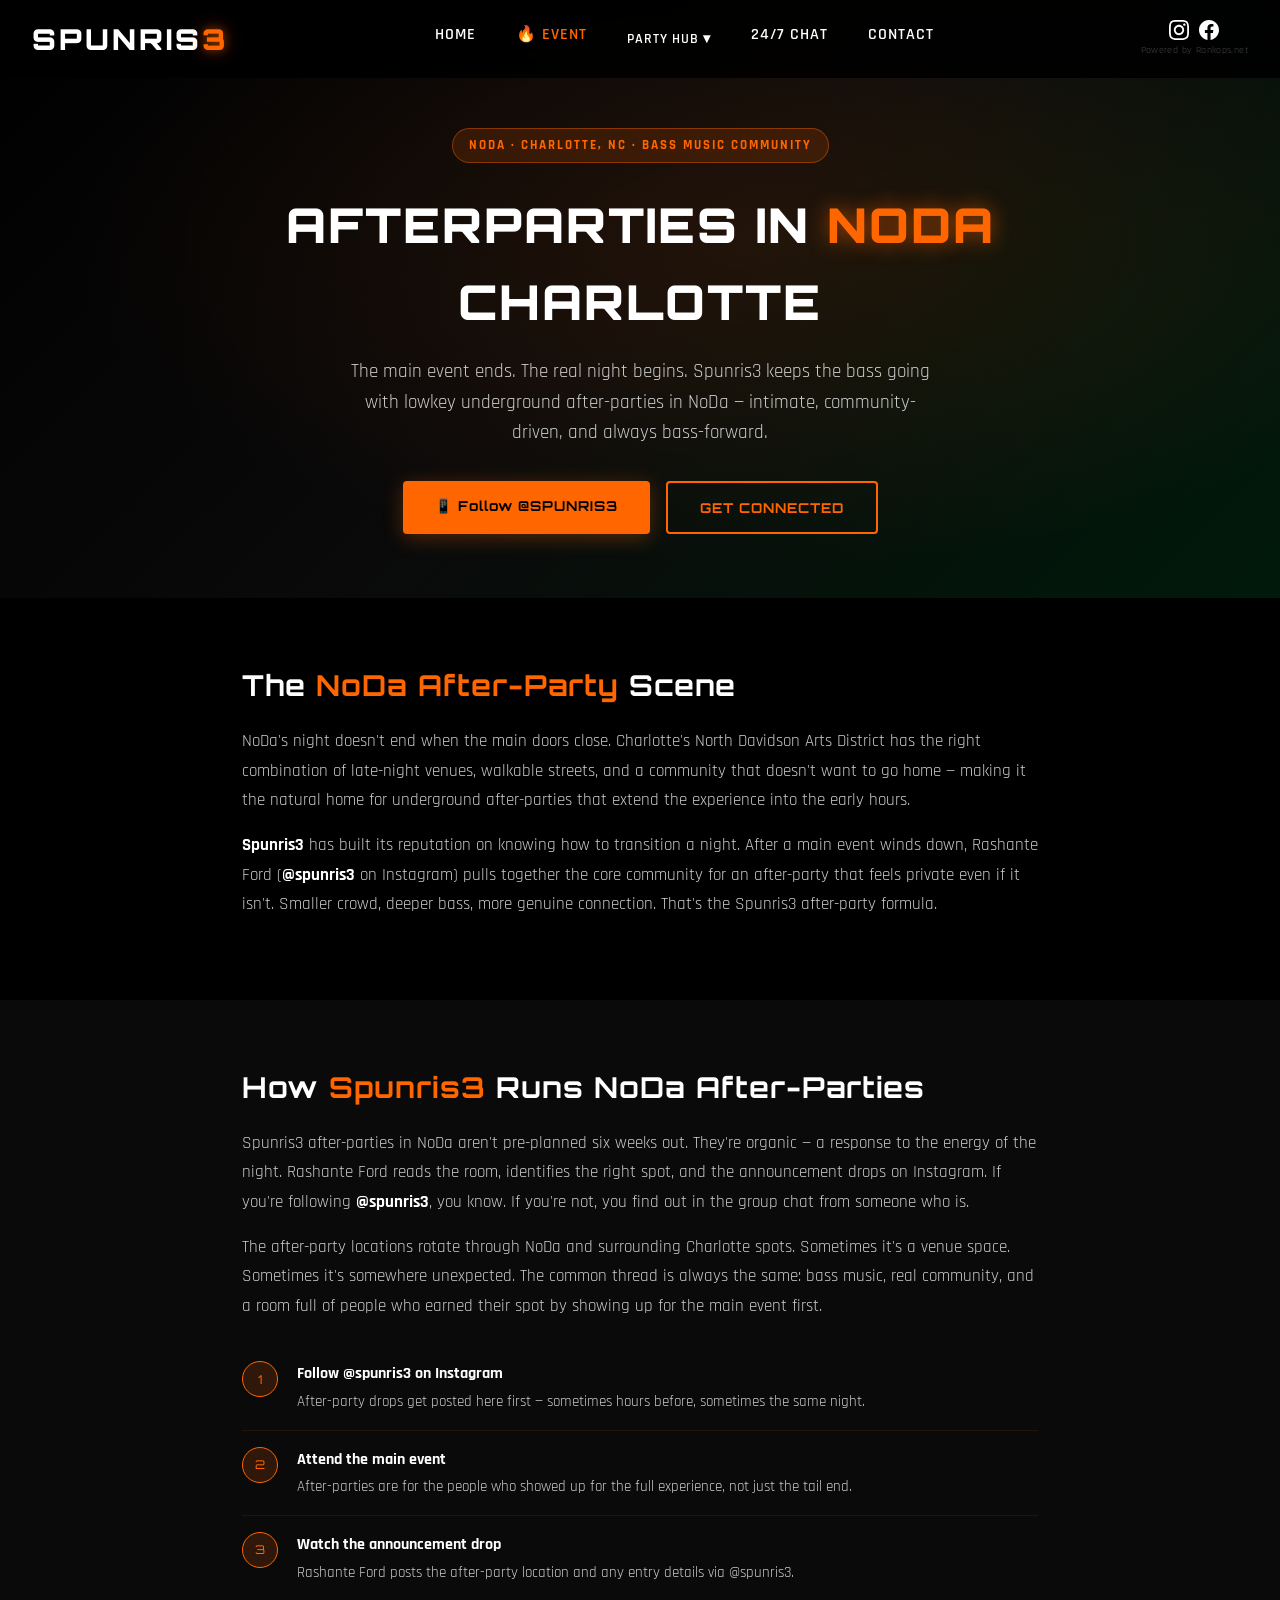
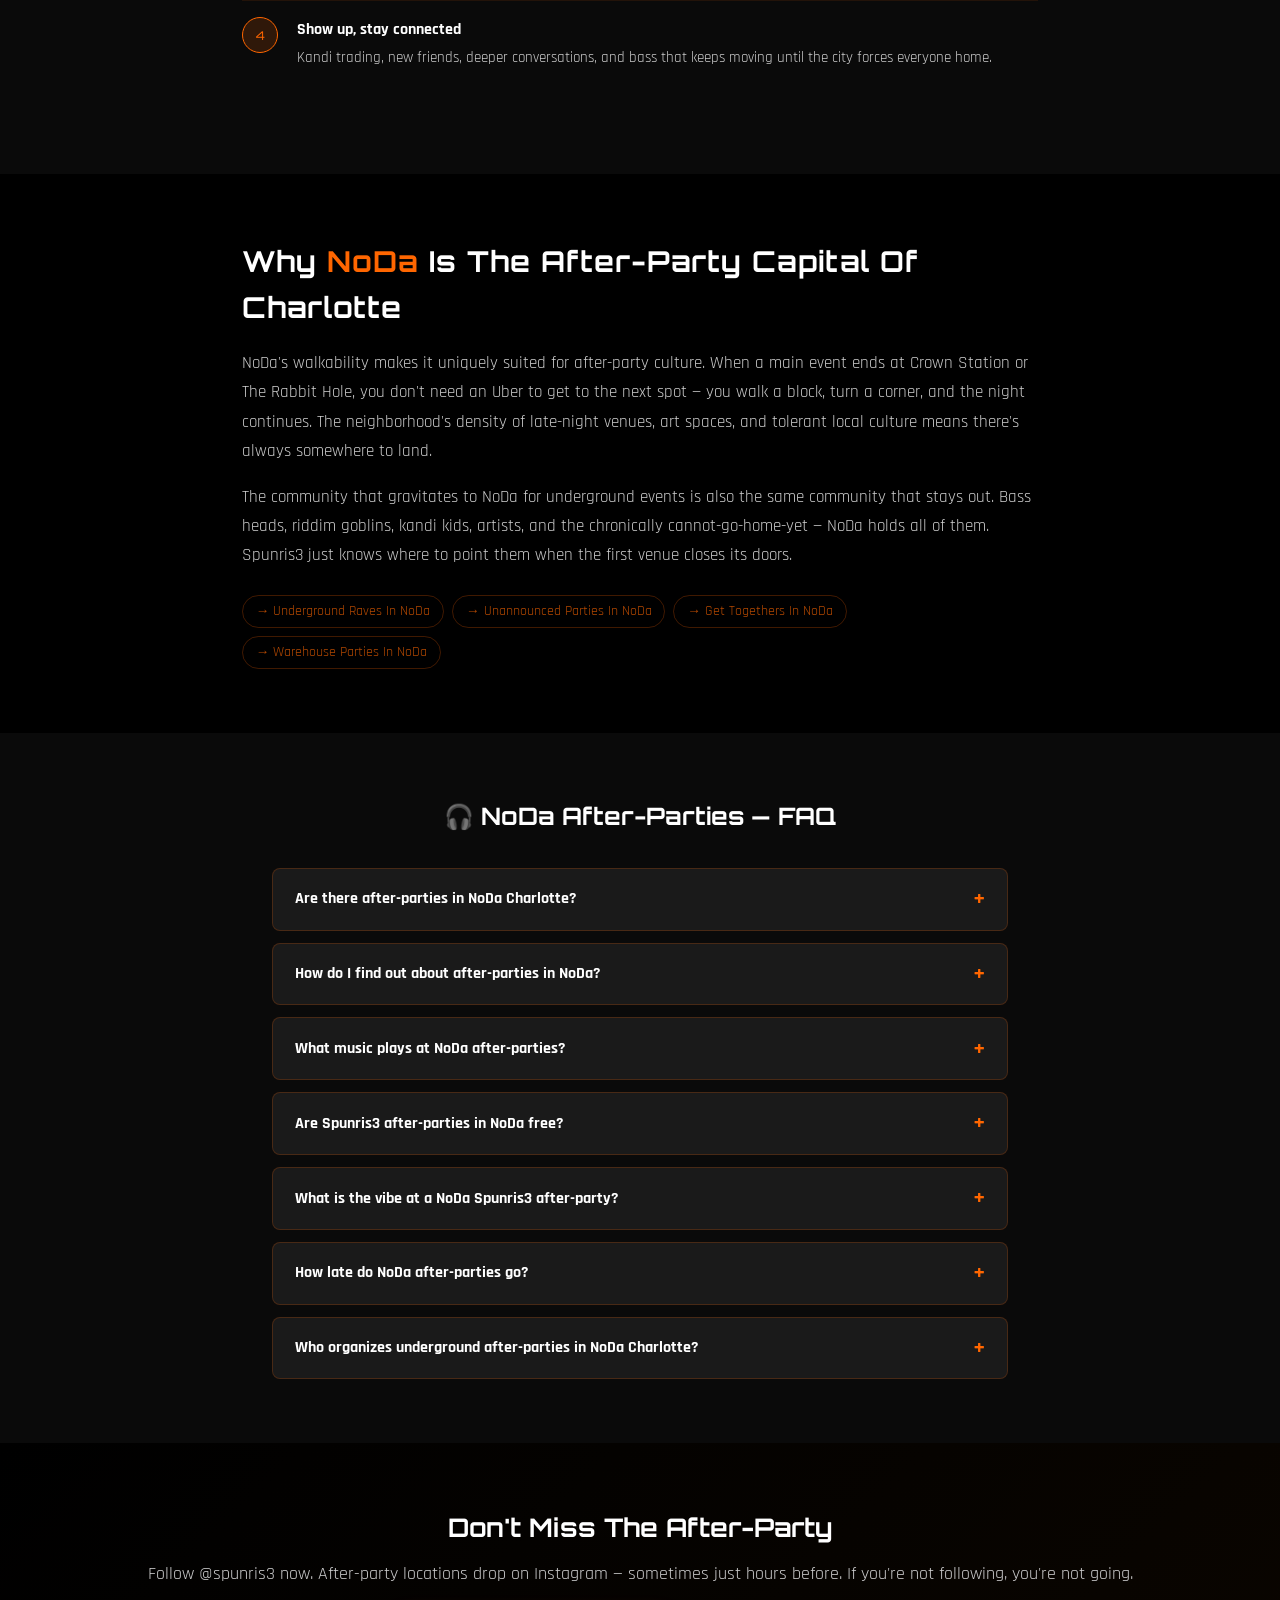
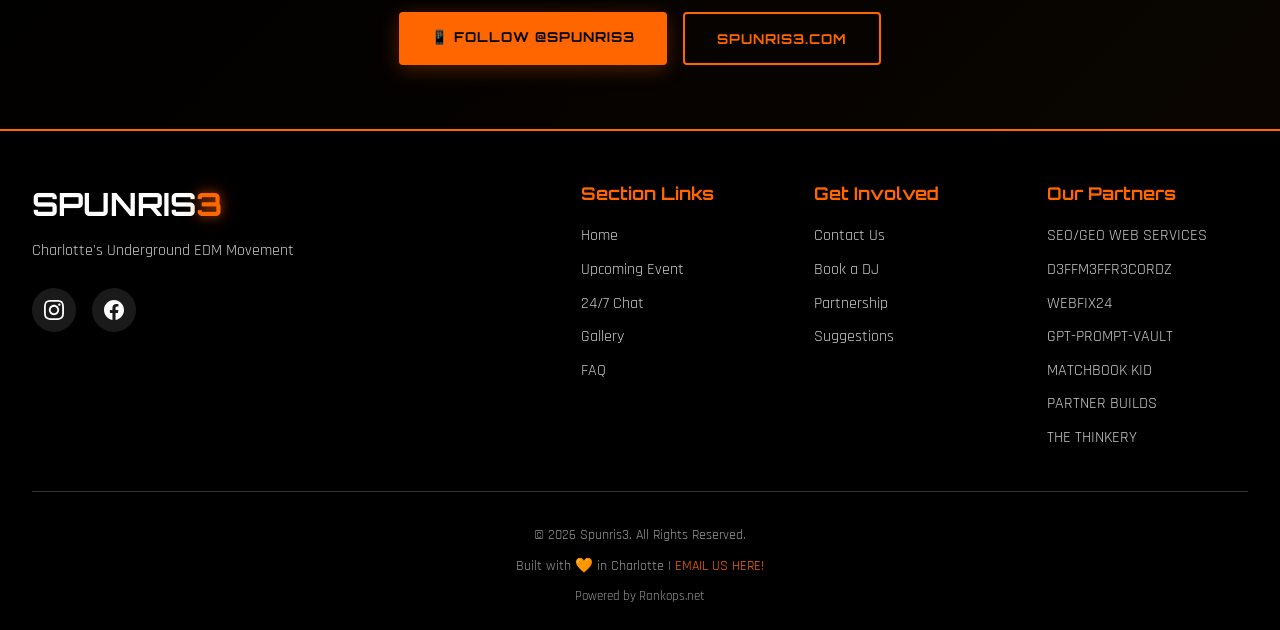
==== commit 793e5422: "Shared nav/footer, fix loader hang, subtle polish, full SEO audit - Fix preloader hang: replace wind" ====
--- a/noda-afterparties.html
+++ b/noda-afterparties.html
@@ -3,8 +3,8 @@
 <head>
 <meta charset="UTF-8">
 <meta name="viewport" content="width=device-width, initial-scale=1.0">
-<title>Afterparties In NoDa Charlotte NC | Spunris3 | Underground After Party Events</title>
-<meta name="description" content="Looking for after-parties in NoDa Charlotte? Spunris3 runs lowkey underground after-parties following major events in Charlotte's arts district. Follow @spunris3 on Instagram to stay connected.">
+<title>Afterparties In NoDa Charlotte NC | Spunris3</title>
+<meta name="description" content="Underground after-parties in NoDa Charlotte NC. Spunris3 runs lowkey bass music after-parties following major events in Charlotte's arts district. Follow @spunris3.">
 <meta name="keywords" content="afterparties NoDa Charlotte, after party NoDa Charlotte NC, underground afterparty Charlotte, Charlotte after party EDM, NoDa after party, Spunris3 afterparty, bass music after party Charlotte">
 <meta name="geo.region" content="US-NC">
 <meta name="geo.placename" content="NoDa, Charlotte, NC">
@@ -15,22 +15,28 @@
 <meta property="og:title" content="Afterparties In NoDa Charlotte | Spunris3 Underground Events">
 <meta property="og:description" content="Lowkey underground after-parties in NoDa Charlotte. Spunris3 keeps the bass going after the main event. Follow @spunris3 to get in.">
 <meta property="og:image" content="https://spunris3.com/images/og-image.jpg">
+<meta name="twitter:card" content="summary_large_image">
+<meta name="twitter:title" content="Afterparties In NoDa Charlotte | Spunris3 Underground Events">
+<meta name="twitter:description" content="Lowkey underground after-parties in NoDa Charlotte. Spunris3 keeps the bass going after the main event. Follow @spunris3 to get in.">
+<meta name="twitter:image" content="https://spunris3.com/images/og-image.jpg">
 <link rel="canonical" href="https://spunris3.com/noda-afterparties.html">
 <script type="application/ld+json">
 {
   "@context": "https://schema.org",
   "@type": ["Organization", "EntertainmentBusiness"],
+  "@id": "https://spunris3.com/#organization",
   "name": "Spunris3",
   "description": "Charlotte's underground EDM movement hosting lowkey after-parties and bass music events in NoDa Charlotte NC.",
   "url": "https://spunris3.com",
   "logo": "https://spunris3.com/images/logo.png",
   "foundingDate": "2024",
+  "dateModified": "2026-06-19",
   "address": { "@type": "PostalAddress", "streetAddress": "3629 N Davidson St", "addressLocality": "Charlotte", "addressRegion": "NC", "postalCode": "28205", "addressCountry": "US" },
   "geo": { "@type": "GeoCoordinates", "latitude": "35.2394", "longitude": "-80.8270" },
   "areaServed": "NoDa, Charlotte, NC",
   "email": "amir@spunris3.com",
   "sameAs": ["https://www.instagram.com/spunris3", "https://www.facebook.com/rashante.ford"],
-  "founder": { "@type": "Person", "name": "Rashante Ford", "alternateName": ["Amir", "rash ford"], "sameAs": "https://www.instagram.com/spunris3" }
+  "founder": { "@id": "https://spunris3.com/#rashante-ford" }
 }
 </script>
 <script type="application/ld+json">
@@ -52,6 +58,7 @@
 <link rel="preconnect" href="https://fonts.gstatic.com" crossorigin>
 <link href="https://fonts.googleapis.com/css2?family=Orbitron:wght@400;700;900&family=Rajdhani:wght@300;400;600;700&display=swap" rel="stylesheet">
 <link rel="stylesheet" href="css/style.css">
+<link rel="stylesheet" href="/css/nav.css">
 <style>
 :root { --neon-orange: #ff6600; --neon-orange-light: #ff9944; --black: #000; --dark-gray: #0a0a0a; --medium-gray: #1a1a1a; --text-primary: #fff; --text-secondary: #ccc; }
 .page-hero { min-height: 55vh; display: flex; align-items: center; justify-content: center; text-align: center; padding: 8rem 2rem 4rem; background: linear-gradient(135deg, #000 0%, #0a0a0a 50%, #001a0a 100%); position: relative; overflow: hidden; }
@@ -85,18 +92,6 @@
 .page-cta { padding: 4rem 2rem; background: linear-gradient(135deg, #000 0%, #0a0500 100%); text-align: center; }
 .page-cta h2 { font-family: 'Orbitron', sans-serif; font-size: 1.6rem; color: #fff; margin-bottom: 0.75rem; }
 .page-cta p { font-family: 'Rajdhani', sans-serif; font-size: 1.1rem; color: #ccc; margin-bottom: 1.5rem; }
-.nav-right { display: flex; flex-direction: column; align-items: center; gap: 0.15rem; flex-shrink: 0; }
-.nav-socials { display: flex; gap: 0.6rem; align-items: center; }
-.nav-socials a { display: flex; align-items: center; color: #fff; transition: color 0.2s; }
-.nav-socials a:hover { color: var(--neon-orange); }
-.nav-powered { font-family: 'Rajdhani', sans-serif; font-size: 0.6rem; color: rgba(255,255,255,0.25); text-decoration: none; letter-spacing: 0.04em; white-space: nowrap; }
-.nav-powered:hover { color: rgba(255,102,0,0.55); }
-.nav-dropdown { position: relative; }
-.dropdown-menu { position: absolute; top: calc(100% + 0.6rem); left: 50%; transform: translateX(-50%); background: rgba(5,5,5,0.98); border: 1px solid rgba(255,102,0,0.45); border-radius: 6px; min-width: 270px; display: none; flex-direction: column; z-index: 1100; overflow: hidden; box-shadow: 0 8px 30px rgba(0,0,0,0.6); }
-.nav-dropdown:hover .dropdown-menu { display: flex; }
-.dropdown-menu a { padding: 0.65rem 1.1rem; color: #ccc; font-family: 'Rajdhani', sans-serif; font-size: 0.9rem; font-weight: 600; text-decoration: none; border-bottom: 1px solid rgba(255,102,0,0.1); transition: all 0.18s; }
-.dropdown-menu a:last-child { border-bottom: none; }
-.dropdown-menu a:hover { color: var(--neon-orange); background: rgba(255,102,0,0.07); padding-left: 1.4rem; }
 .faq-section { padding: 4rem 0; background: var(--dark-gray); }
 .faq-list { max-width: 800px; margin: 0 auto; padding: 0 2rem; display: flex; flex-direction: column; gap: 0.75rem; }
 .faq-item { background: var(--medium-gray); border: 1px solid rgba(255,102,0,0.2); border-radius: 8px; overflow: hidden; }
@@ -110,47 +105,10 @@
 .faq-answer a { color: var(--neon-orange); text-decoration: none; }
 .faq-section-header { text-align: center; margin-bottom: 2rem; padding: 0 2rem; }
 .faq-section-header h2 { font-family: 'Orbitron', sans-serif; font-size: 1.5rem; color: #fff; }
-.page-footer { background: #000; border-top: 1px solid rgba(255,102,0,0.2); padding: 2rem; text-align: center; }
-.page-footer p { font-family: 'Rajdhani', sans-serif; font-size: 0.9rem; color: rgba(255,255,255,0.35); }
-.page-footer a { color: var(--neon-orange); text-decoration: none; }
-@media (max-width: 768px) {
-  .nav-right { display: none; }
-  .dropdown-menu { position: static; transform: none; display: flex !important; flex-direction: column; background: transparent; border: none; border-left: 2px solid rgba(255,102,0,0.3); border-radius: 0; box-shadow: none; margin: 0.25rem 0 0.5rem 1rem; min-width: unset; }
-  .dropdown-menu a { font-size: 0.82rem; padding: 0.35rem 0.75rem; }
-}
 </style>
 </head>
 <body>
-<nav class="navbar" id="navbar">
-  <div class="nav-container">
-    <a href="/" class="nav-logo">SPUNRIS<span class="logo-glow">3</span></a>
-    <ul class="nav-menu" id="navMenu">
-      <li class="nav-item"><a href="/" class="nav-link">HOME</a></li>
-      <li class="nav-item"><a href="/#event" class="nav-link" style="color:var(--neon-orange)">🔥 EVENT</a></li>
-      <li class="nav-item nav-dropdown">
-        <a href="#" class="nav-link active" onclick="return false;">PARTY HUB ▾</a>
-        <div class="dropdown-menu">
-          <a href="/noda-underground-raves.html">Underground Raves In NoDa</a>
-          <a href="/noda-afterparties.html">Afterparties In NoDa</a>
-          <a href="/noda-warehouse-parties.html">Warehouse Parties In NoDa</a>
-          <a href="/noda-get-togethers.html">Get Togethers In NoDa</a>
-          <a href="/noda-unannounced-parties.html">Unannounced Parties In NoDa</a>
-          <a href="/noda-underground-edm-shows.html">Underground EDM Shows In NoDa</a>
-        </div>
-      </li>
-      <li class="nav-item"><a href="/#about" class="nav-link">24/7 CHAT</a></li>
-      <li class="nav-item"><a href="/#contact" class="nav-link">CONTACT</a></li>
-    </ul>
-    <div class="nav-right">
-      <div class="nav-socials">
-        <a href="https://www.instagram.com/spunris3" aria-label="Instagram"><svg width="20" height="20" fill="currentColor" viewBox="0 0 24 24"><path d="M12 2.163c3.204 0 3.584.012 4.85.07 3.252.148 4.771 1.691 4.919 4.919.058 1.265.069 1.645.069 4.849 0 3.205-.012 3.584-.069 4.849-.149 3.225-1.664 4.771-4.919 4.919-1.266.058-1.644.07-4.85.07-3.204 0-3.584-.012-4.849-.07-3.26-.149-4.771-1.699-4.919-4.92-.058-1.265-.07-1.644-.07-4.849 0-3.204.013-3.583.07-4.849.149-3.227 1.664-4.771 4.919-4.919 1.266-.057 1.645-.069 4.849-.069zm0-2.163c-3.259 0-3.667.014-4.947.072-4.358.2-6.78 2.618-6.98 6.98-.059 1.281-.073 1.689-.073 4.948 0 3.259.014 3.668.072 4.948.2 4.358 2.618 6.78 6.98 6.98 1.281.058 1.689.072 4.948.072 3.259 0 3.668-.014 4.948-.072 4.354-.2 6.782-2.618 6.979-6.98.059-1.28.073-1.689.073-4.948 0-3.259-.014-3.667-.072-4.947-.196-4.354-2.617-6.78-6.979-6.98-1.281-.059-1.69-.073-4.949-.073zm0 5.838c-3.403 0-6.162 2.759-6.162 6.162s2.759 6.163 6.162 6.163 6.162-2.759 6.162-6.163c0-3.403-2.759-6.162-6.162-6.162zm0 10.162c-2.209 0-4-1.79-4-4 0-2.209 1.791-4 4-4s4 1.791 4 4c0 2.21-1.791 4-4 4zm6.406-11.845c-.796 0-1.441.645-1.441 1.44s.645 1.44 1.441 1.44c.795 0 1.439-.645 1.439-1.44s-.644-1.44-1.439-1.44z"/></svg></a>
-        <a href="https://www.facebook.com/rashante.ford" aria-label="Facebook"><svg width="20" height="20" fill="currentColor" viewBox="0 0 24 24"><path d="M24 12.073c0-6.627-5.373-12-12-12s-12 5.373-12 12c0 5.99 4.388 10.954 10.125 11.854v-8.385H7.078v-3.47h3.047V9.43c0-3.007 1.792-4.669 4.533-4.669 1.312 0 2.686.235 2.686.235v2.953H15.83c-1.491 0-1.956.925-1.956 1.874v2.25h3.328l-.532 3.47h-2.796v8.385C19.612 23.027 24 18.062 24 12.073z"/></svg></a>
-      </div>
-      <a href="https://rankops.net" class="nav-powered" target="_blank" rel="noopener">Powered by Rankops.net</a>
-    </div>
-    <div class="nav-toggle" id="navToggle"><span></span><span></span><span></span></div>
-  </div>
-</nav>
+<div id="site-nav"></div>
 
 <section class="page-hero">
   <div class="page-hero-content">
@@ -222,15 +180,7 @@
   </div>
 </section>
 
-<footer class="page-footer">
-  <p>© 2025 <a href="https://spunris3.com">Spunris3</a> · Charlotte's Underground EDM Movement · NoDa, Charlotte NC · <a href="mailto:amir@spunris3.com">amir@spunris3.com</a></p>
-  <p style="margin-top:0.4rem"><a href="https://rankops.net" target="_blank" rel="noopener">Powered by Rankops.net</a></p>
-</footer>
-<script>
-const toggle = document.getElementById('navToggle');
-const menu = document.getElementById('navMenu');
-if(toggle) toggle.addEventListener('click', () => { toggle.classList.toggle('active'); menu.classList.toggle('active'); });
-window.addEventListener('scroll', () => { document.getElementById('navbar').classList.toggle('scrolled', window.scrollY > 80); });
-</script>
+<div id="site-footer"></div>
+<script src="/js/nav.js"></script>
 </body>
 </html>
--- a/css/style.css
+++ b/css/style.css
@@ -1616,7 +1616,7 @@
         border-left: 2px solid var(--neon-orange);
     }
     
-    .nav-menu.active {
+    .nav-menu.open {
         right: 0;
     }
     
@@ -1903,9 +1903,126 @@
         bottom: 160px;
         height: 400px;
     }
-    
+
     .chat-toggle-btn {
         right: 20px;
         bottom: 80px;
     }
+}
+
+/* ============================================
+   REFINEMENTS (2026 polish pass)
+   Subtle depth, contrast, motion & focus states.
+   Brand palette unchanged.
+============================================ */
+
+/* --- Card depth: lift cards off the black background --- */
+.event-card,
+.feature-card,
+.testimonial-card {
+    box-shadow: 0 2px 16px rgba(0, 0, 0, 0.45);
+}
+
+.event-card:hover,
+.feature-card:hover,
+.testimonial-card:hover {
+    transform: translateY(-8px);
+    border-color: var(--neon-orange);
+    box-shadow: 0 12px 34px rgba(0, 0, 0, 0.55), var(--glow-orange);
+}
+
+.testimonial-card {
+    transition: all var(--transition-normal);
+}
+
+/* --- Gallery: clearer depth + readable captions --- */
+.gallery-item {
+    box-shadow: 0 2px 16px rgba(0, 0, 0, 0.45);
+}
+
+.gallery-item:hover {
+    transform: scale(1.03) translateY(-4px);
+    box-shadow: 0 14px 36px rgba(0, 0, 0, 0.6), var(--glow-orange);
+}
+
+.gallery-overlay {
+    background: linear-gradient(to top, rgba(0, 0, 0, 0.92) 0%, rgba(0, 0, 0, 0.55) 55%, transparent 100%);
+}
+
+.gallery-overlay h3 {
+    font-size: 1.15rem;
+    text-shadow: 0 1px 4px rgba(0, 0, 0, 0.6);
+}
+
+.gallery-overlay p {
+    opacity: 1;
+    color: var(--text-secondary);
+}
+
+/* --- Event meta: better contrast on dark --- */
+.meta-item {
+    color: var(--text-primary);
+}
+
+/* --- Accessibility: visible keyboard focus everywhere --- */
+a:focus-visible,
+button:focus-visible,
+.btn:focus-visible,
+.nav-link:focus-visible,
+summary:focus-visible,
+input:focus-visible,
+textarea:focus-visible,
+select:focus-visible {
+    outline: 2px solid var(--neon-orange);
+    outline-offset: 3px;
+    border-radius: 2px;
+}
+
+/* --- FAQ: smooth, on-brand disclosure --- */
+details > summary {
+    transition: color var(--transition-fast);
+}
+
+details[open] > summary {
+    color: var(--neon-orange);
+}
+
+.faq-answer {
+    animation: faqReveal 0.28s ease;
+}
+
+@keyframes faqReveal {
+    from { opacity: 0; transform: translateY(-6px); }
+    to   { opacity: 1; transform: translateY(0); }
+}
+
+/* --- Footer: larger touch targets, tidier credit --- */
+.footer-social a {
+    width: 44px;
+    height: 44px;
+}
+
+.footer-powered {
+    margin-top: 0.4rem;
+    font-size: 0.8rem;
+}
+
+.footer-powered a {
+    color: var(--text-muted);
+    transition: color var(--transition-normal);
+}
+
+.footer-powered a:hover {
+    color: var(--neon-orange);
+}
+
+/* Respect reduced-motion preferences */
+@media (prefers-reduced-motion: reduce) {
+    .event-card,
+    .feature-card,
+    .testimonial-card,
+    .gallery-item {
+        transition: none;
+    }
+    .faq-answer { animation: none; }
 }
--- a/css/nav.css
+++ b/css/nav.css
@@ -0,0 +1,128 @@
+/* Shared nav styles — loaded by all pages alongside css/style.css */
+
+/* ── Social + Rankops ─────────────────────────────── */
+.nav-right {
+    display: flex;
+    flex-direction: column;
+    align-items: center;
+    gap: 0.15rem;
+    flex-shrink: 0;
+}
+.nav-socials {
+    display: flex;
+    gap: 0.6rem;
+    align-items: center;
+}
+.nav-socials a {
+    display: flex;
+    align-items: center;
+    color: #fff;
+    transition: color 0.2s;
+}
+.nav-socials a:hover { color: var(--neon-orange, #ff6600); }
+.nav-powered {
+    font-family: 'Rajdhani', sans-serif;
+    font-size: 0.6rem;
+    color: rgba(255,255,255,0.25);
+    text-decoration: none;
+    letter-spacing: 0.04em;
+    white-space: nowrap;
+    transition: color 0.2s ease;
+}
+.nav-powered:hover { color: rgba(255,102,0,0.55); }
+
+/* ── Party Hub dropdown ───────────────────────────── */
+.nav-dropdown { position: relative; }
+
+.dropdown-btn {
+    background: none;
+    border: none;
+    cursor: pointer;
+    font-family: 'Rajdhani', sans-serif;
+    font-size: 0.9rem;
+    font-weight: 600;
+    letter-spacing: 1px;
+    color: var(--text-primary, #fff);
+    padding: 0.5rem 0;
+    position: relative;
+    display: inline;
+}
+.dropdown-btn::after {
+    content: '';
+    position: absolute;
+    bottom: 0;
+    left: 0;
+    width: 0;
+    height: 2px;
+    background: var(--neon-orange, #ff6600);
+    transition: width 0.3s ease;
+}
+.dropdown-btn:hover { color: var(--neon-orange, #ff6600); }
+.dropdown-btn:hover::after { width: 100%; }
+
+.dropdown-menu {
+    position: absolute;
+    top: calc(100% + 0.6rem);
+    left: 50%;
+    transform: translateX(-50%);
+    background: rgba(5,5,5,0.98);
+    border: 1px solid rgba(255,102,0,0.45);
+    border-radius: 6px;
+    min-width: 270px;
+    display: none;
+    flex-direction: column;
+    z-index: 1100;
+    overflow: hidden;
+    box-shadow: 0 8px 30px rgba(0,0,0,0.6);
+}
+.nav-dropdown.open .dropdown-menu { display: flex; }
+
+.dropdown-label {
+    padding: 0.4rem 1.1rem 0.2rem;
+    font-family: 'Orbitron', sans-serif;
+    font-size: 0.55rem;
+    letter-spacing: 2px;
+    color: rgba(255,102,0,0.5);
+}
+.dropdown-divider {
+    border: none;
+    border-top: 1px solid rgba(255,102,0,0.15);
+    margin: 0.2rem 0;
+}
+.dropdown-menu a {
+    padding: 0.65rem 1.1rem;
+    color: #ccc;
+    font-family: 'Rajdhani', sans-serif;
+    font-size: 0.9rem;
+    font-weight: 600;
+    text-decoration: none;
+    border-bottom: 1px solid rgba(255,102,0,0.1);
+    transition: all 0.18s ease;
+}
+.dropdown-menu a:last-child { border-bottom: none; }
+.dropdown-menu a:hover,
+.dropdown-menu a.active {
+    color: var(--neon-orange, #ff6600);
+    background: rgba(255,102,0,0.07);
+    padding-left: 1.4rem;
+}
+
+/* ── Mobile overrides ─────────────────────────────── */
+@media (max-width: 768px) {
+    .nav-right { display: none; }
+    .dropdown-menu {
+        position: static;
+        transform: none;
+        display: flex !important;
+        flex-direction: column;
+        background: transparent;
+        border: none;
+        border-left: 2px solid rgba(255,102,0,0.3);
+        border-radius: 0;
+        box-shadow: none;
+        margin: 0.25rem 0 0.5rem 1rem;
+        min-width: unset;
+    }
+    .dropdown-menu a { font-size: 0.82rem; padding: 0.35rem 0.75rem; }
+    .dropdown-label { padding: 0.3rem 0.75rem 0.15rem; }
+}
